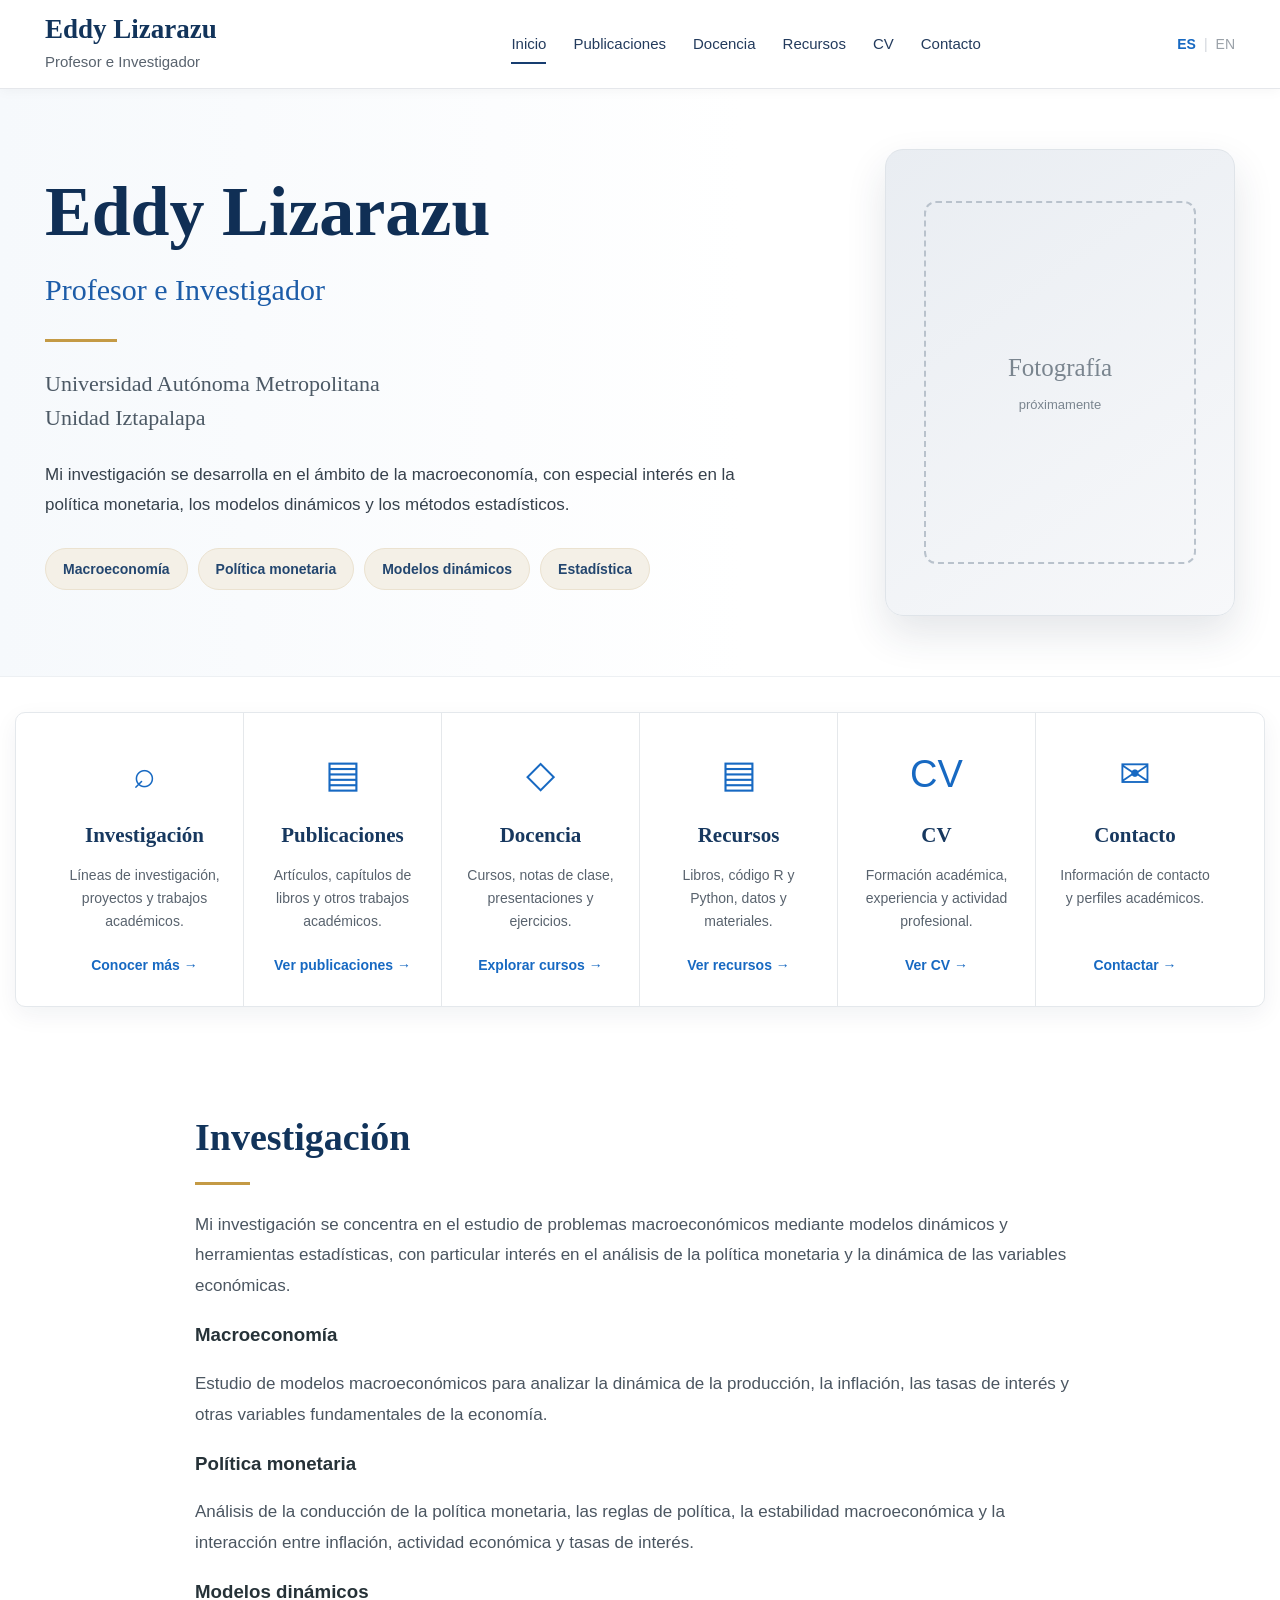
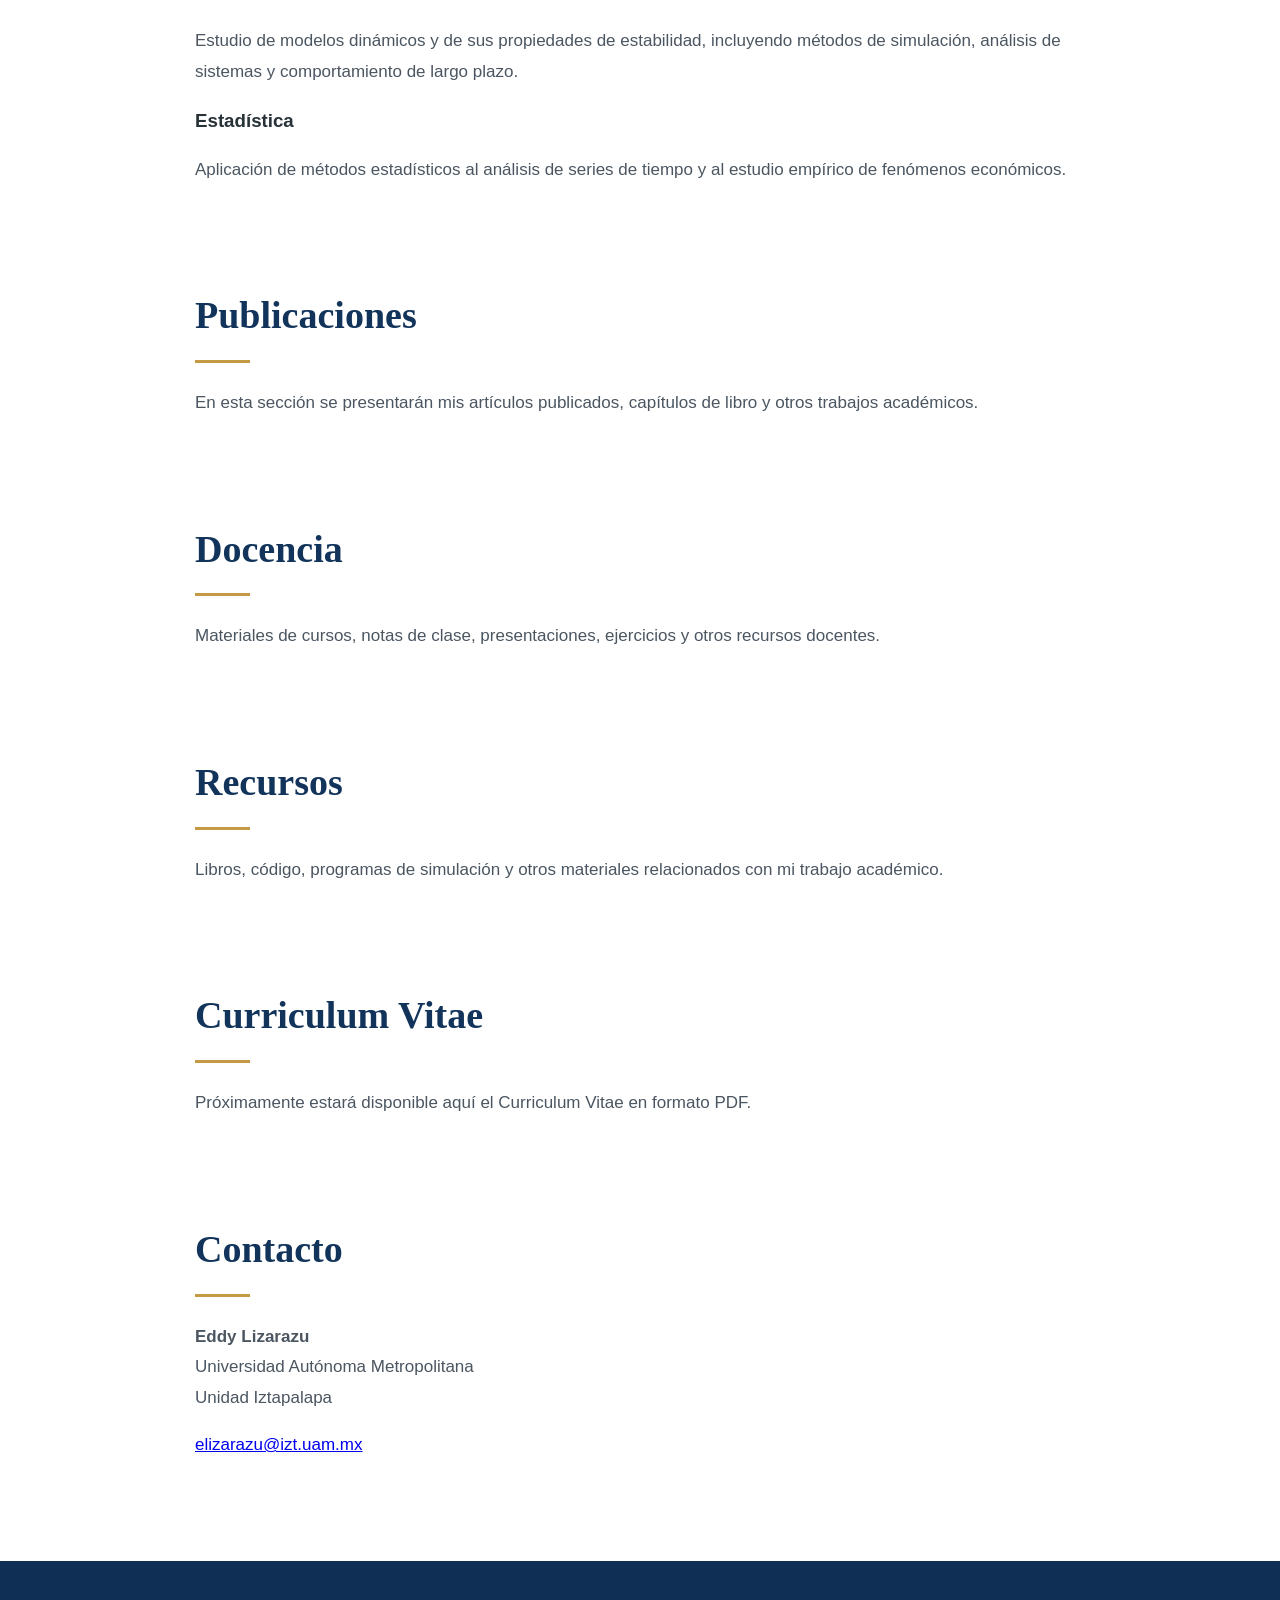
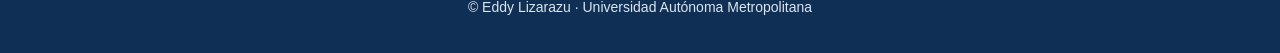
==== index.html @ 9255a64c "Update index.html" ====
<!DOCTYPE html>
<html lang="es">

<head>
    <meta charset="UTF-8">
    <meta name="viewport" content="width=device-width, initial-scale=1.0">

    <title>Eddy Lizarazu | Profesor e Investigador</title>

    <link rel="stylesheet" href="style.css">
</head>

<body>

    <!-- ======================================================
         ENCABEZADO
         ====================================================== -->

    <header class="site-header">

        <div class="header-inner">

            <div class="identity">

                <a href="#inicio" class="site-name">
                    Eddy Lizarazu
                </a>

                <div class="site-title">
                    Profesor e Investigador
                </div>

            </div>


            <!-- Navegación principal -->

            <nav class="main-nav">

                <a href="#inicio" class="active">
                    Inicio
                </a>

                <a href="publicaciones.html">
                    Publicaciones
                </a>


                <a href="#docencia">
                    Docencia
                </a>

                <a href="#recursos">
                    Recursos
                </a>

                <a href="#cv">
                    CV
                </a>

                <a href="#contacto">
                    Contacto
                </a>

            </nav>


            <!-- Idiomas -->

            <div class="language-selector">

                <a href="#" class="selected">
                    ES
                </a>

                <span>|</span>

                <a href="#">
                    EN
                </a>

            </div>

        </div>

    </header>


    <!-- ======================================================
         CONTENIDO PRINCIPAL
         ====================================================== -->

    <main>


        <!-- ==================================================
             PRESENTACIÓN
             ================================================== -->

        <section id="inicio" class="hero">

            <div class="hero-content">

                <div class="hero-text">

                    <h1>
                        Eddy Lizarazu
                    </h1>

                    <h2>
                        Profesor e Investigador
                    </h2>

                    <div class="gold-line"></div>

                    <p class="affiliation">
                        Universidad Autónoma Metropolitana<br>
                        Unidad Iztapalapa
                    </p>

                    <p class="introduction">
                        Mi investigación se desarrolla en el ámbito
                        de la macroeconomía, con especial interés en
                        la política monetaria, los modelos dinámicos
                        y los métodos estadísticos.
                    </p>


                    <!-- Líneas de investigación -->

                    <div class="research-tags">

                        <span>
                            Macroeconomía
                        </span>

                        <span>
                            Política monetaria
                        </span>

                        <span>
                            Modelos dinámicos
                        </span>

                        <span>
                            Estadística
                        </span>

                    </div>

                </div>


                <!-- Fotografía provisional -->

                <div class="photo-placeholder">

                    <div class="photo-inner">

                        <span>
                            Fotografía
                        </span>

                        <small>
                            próximamente
                        </small>

                    </div>

                </div>

            </div>

        </section>


        <!-- ==================================================
             ACCESOS PRINCIPALES
             ================================================== -->

        <section class="quick-links">


            <a href="#investigacion" class="quick-card">

                <div class="icon">
                    ⌕
                </div>

                <h3>
                    Investigación
                </h3>

                <p>
                    Líneas de investigación, proyectos
                    y trabajos académicos.
                </p>

                <span class="card-link">
                    Conocer más →
                </span>

            </a>


            <a href="#publicaciones" class="quick-card">

                <div class="icon">
                    ▤
                </div>

                <h3>
                    Publicaciones
                </h3>

                <p>
                    Artículos, capítulos de libros
                    y otros trabajos académicos.
                </p>

                <span class="card-link">
                    Ver publicaciones →
                </span>

            </a>


            <a href="#docencia" class="quick-card">

                <div class="icon">
                    ◇
                </div>

                <h3>
                    Docencia
                </h3>

                <p>
                    Cursos, notas de clase,
                    presentaciones y ejercicios.
                </p>

                <span class="card-link">
                    Explorar cursos →
                </span>

            </a>


            <a href="#recursos" class="quick-card">

                <div class="icon">
                    ▤
                </div>

                <h3>
                    Recursos
                </h3>

                <p>
                    Libros, código R y Python,
                    datos y materiales.
                </p>

                <span class="card-link">
                    Ver recursos →
                </span>

            </a>


            <a href="#cv" class="quick-card">

                <div class="icon">
                    CV
                </div>

                <h3>
                    CV
                </h3>

                <p>
                    Formación académica, experiencia
                    y actividad profesional.
                </p>

                <span class="card-link">
                    Ver CV →
                </span>

            </a>


            <a href="#contacto" class="quick-card">

                <div class="icon">
                    ✉
                </div>

                <h3>
                    Contacto
                </h3>

                <p>
                    Información de contacto
                    y perfiles académicos.
                </p>

                <span class="card-link">
                    Contactar →
                </span>

            </a>

        </section>


        <!-- ==================================================
             INVESTIGACIÓN
             ================================================== -->

        <section id="investigacion" class="content-section">

            <h2>
                Investigación
            </h2>

            <p class="section-introduction">
                Mi investigación se concentra en el estudio de
                problemas macroeconómicos mediante modelos dinámicos
                y herramientas estadísticas, con particular interés
                en el análisis de la política monetaria y la dinámica
                de las variables económicas.
            </p>


            <div class="research-grid">


                <article class="research-item">

                    <h3>
                        Macroeconomía
                    </h3>

                    <p>
                        Estudio de modelos macroeconómicos para analizar
                        la dinámica de la producción, la inflación,
                        las tasas de interés y otras variables
                        fundamentales de la economía.
                    </p>

                </article>


                <article class="research-item">

                    <h3>
                        Política monetaria
                    </h3>

                    <p>
                        Análisis de la conducción de la política monetaria,
                        las reglas de política, la estabilidad
                        macroeconómica y la interacción entre inflación,
                        actividad económica y tasas de interés.
                    </p>

                </article>


                <article class="research-item">

                    <h3>
                        Modelos dinámicos
                    </h3>

                    <p>
                        Estudio de modelos dinámicos y de sus propiedades
                        de estabilidad, incluyendo métodos de simulación,
                        análisis de sistemas y comportamiento de largo plazo.
                    </p>

                </article>


                <article class="research-item">

                    <h3>
                        Estadística
                    </h3>

                    <p>
                        Aplicación de métodos estadísticos al análisis
                        de series de tiempo y al estudio empírico de
                        fenómenos económicos.
                    </p>

                </article>


            </div>

        </section>


        <!-- ==================================================
             PUBLICACIONES
             ================================================== -->

        <section id="publicaciones" class="content-section">

            <h2>
                Publicaciones
            </h2>

            <p>
                En esta sección se presentarán mis artículos publicados,
                capítulos de libro y otros trabajos académicos.
            </p>

        </section>


        <!-- ==================================================
             DOCENCIA
             ================================================== -->

        <section id="docencia" class="content-section">

            <h2>
                Docencia
            </h2>

            <p>
                Materiales de cursos, notas de clase, presentaciones,
                ejercicios y otros recursos docentes.
            </p>

        </section>


        <!-- ==================================================
             RECURSOS
             ================================================== -->

        <section id="recursos" class="content-section">

            <h2>
                Recursos
            </h2>

            <p>
                Libros, código, programas de simulación y otros
                materiales relacionados con mi trabajo académico.
            </p>

        </section>


        <!-- ==================================================
             CURRICULUM VITAE
             ================================================== -->

        <section id="cv" class="content-section">

            <h2>
                Curriculum Vitae
            </h2>

            <p>
                Próximamente estará disponible aquí el Curriculum Vitae
                en formato PDF.
            </p>

        </section>


        <!-- ==================================================
             CONTACTO
             ================================================== -->

        <section id="contacto" class="content-section">

            <h2>
                Contacto
            </h2>

            <p>
                <strong>
                    Eddy Lizarazu
                </strong>
                <br>
                Universidad Autónoma Metropolitana
                <br>
                Unidad Iztapalapa
            </p>

            <p>
                <a href="mailto:elizarazu@izt.uam.mx">
                    elizarazu@izt.uam.mx
                </a>
            </p>

        </section>

    </main>


    <!-- ======================================================
         PIE DE PÁGINA
         ====================================================== -->

    <footer class="site-footer">

        <p>
            © Eddy Lizarazu · Universidad Autónoma Metropolitana
        </p>

    </footer>


</body>
</html>
---- style.css ----
/* =========================================================
   PÁGINA ACADÉMICA — EDDY LIZARAZU
   ========================================================= */


/* ---------------------------------------------------------
   CONFIGURACIÓN GENERAL
   --------------------------------------------------------- */

* {
    box-sizing: border-box;
}

html {
    scroll-behavior: smooth;
}

body {
    margin: 0;
    background: #ffffff;
    color: #263238;
    font-family: Arial, Helvetica, sans-serif;
    line-height: 1.6;
}


/* ---------------------------------------------------------
   ENCABEZADO
   --------------------------------------------------------- */

.site-header {
    position: sticky;
    top: 0;
    z-index: 1000;

    background: rgba(255, 255, 255, 0.97);
    border-bottom: 1px solid #e5e7eb;

    box-shadow: 0 2px 12px rgba(0, 0, 0, 0.04);
}

.header-inner {
    max-width: 1250px;
    margin: 0 auto;

    min-height: 78px;

    padding: 14px 30px;

    display: flex;
    align-items: center;
    gap: 30px;
}


/* ---------------------------------------------------------
   IDENTIDAD
   --------------------------------------------------------- */

.identity {
    min-width: 270px;
}

.site-name {
    display: block;

    color: #12345b;
    text-decoration: none;

    font-family: Georgia, "Times New Roman", serif;
    font-size: 27px;
    font-weight: bold;
    line-height: 1.15;
}

.site-title {
    margin-top: 5px;

    color: #59636e;
    font-size: 15px;
}


/* ---------------------------------------------------------
   NAVEGACIÓN
   --------------------------------------------------------- */

.main-nav {
    flex: 1;

    display: flex;
    justify-content: center;
    align-items: center;

    gap: 27px;
}

.main-nav a {
    position: relative;

    padding: 8px 0;

    color: #233b5d;
    text-decoration: none;

    font-size: 15px;
    font-weight: 500;

    transition: color 0.2s ease;
}

.main-nav a:hover {
    color: #1769c2;
}

.main-nav a::after {
    content: "";

    position: absolute;
    left: 0;
    bottom: 0;

    width: 0;
    height: 2px;

    background: #173d70;

    transition: width 0.2s ease;
}

.main-nav a:hover::after,
.main-nav a.active::after {
    width: 100%;
}


/* ---------------------------------------------------------
   SELECTOR DE IDIOMA
   --------------------------------------------------------- */

.language-selector {
    display: flex;
    align-items: center;
    gap: 8px;

    white-space: nowrap;

    font-size: 14px;
}

.language-selector a {
    color: #9aa1a8;
    text-decoration: none;
}

.language-selector a.selected {
    color: #1769c2;
    font-weight: bold;
}

.language-selector span {
    color: #d1d5db;
}


/* ---------------------------------------------------------
   PRESENTACIÓN PRINCIPAL
   --------------------------------------------------------- */

.hero {
    position: relative;

    background:
        linear-gradient(
            90deg,
            #f6f9fc 0%,
            #ffffff 58%,
            #ffffff 100%
        );

    border-bottom: 1px solid #edf0f3;
}

.hero-content {
    max-width: 1250px;
    margin: 0 auto;

    min-height: 510px;

    padding: 60px 30px;

    display: grid;
    grid-template-columns: 1fr 350px;

    align-items: center;

    gap: 65px;
}


/* ---------------------------------------------------------
   TEXTO PRINCIPAL
   --------------------------------------------------------- */

.hero-text h1 {
    margin: 0;

    color: #102f55;

    font-family: Georgia, "Times New Roman", serif;
    font-size: clamp(48px, 5.5vw, 70px);

    line-height: 1.05;
}

.hero-text h2 {
    margin: 18px 0 0;

    color: #1c5ca8;

    font-family: Georgia, "Times New Roman", serif;
    font-size: 30px;
    font-weight: normal;
}

.gold-line {
    width: 72px;
    height: 3px;

    margin: 25px 0;

    background: #c49a45;
}

.affiliation {
    margin: 0 0 25px;

    color: #4c5965;

    font-family: Georgia, "Times New Roman", serif;
    font-size: 22px;

    line-height: 1.55;
}

.introduction {
    max-width: 690px;

    margin: 0 0 28px;

    color: #36414c;

    font-size: 17px;
    line-height: 1.75;
}


/* ---------------------------------------------------------
   LÍNEAS DE INVESTIGACIÓN
   --------------------------------------------------------- */

.research-tags {
    display: flex;
    flex-wrap: wrap;
    gap: 10px;
}

.research-tags span {
    padding: 9px 17px;

    background: #f4f0e7;

    border: 1px solid #ebe2d0;
    border-radius: 30px;

    color: #23466f;

    font-size: 14px;
    font-weight: 600;
}


/* ---------------------------------------------------------
   FOTOGRAFÍA PROVISIONAL
   --------------------------------------------------------- */

.photo-placeholder {
    width: 100%;

    aspect-ratio: 3 / 4;

    display: flex;
    align-items: center;
    justify-content: center;

    background:
        linear-gradient(
            145deg,
            #e9edf2,
            #f7f8fa
        );

    border: 1px solid #dfe4e9;
    border-radius: 18px;

    box-shadow:
        0 18px 40px rgba(30, 50, 70, 0.12);
}

.photo-inner {
    width: 78%;
    height: 78%;

    display: flex;
    flex-direction: column;

    align-items: center;
    justify-content: center;

    border: 2px dashed #b9c2cc;
    border-radius: 12px;

    color: #7a858f;

    text-align: center;
}

.photo-inner span {
    font-family: Georgia, "Times New Roman", serif;
    font-size: 25px;
}

.photo-inner small {
    margin-top: 7px;

    font-size: 13px;
}


/* ---------------------------------------------------------
   TARJETAS PRINCIPALES
   --------------------------------------------------------- */

.quick-links {
    max-width: 1250px;

    margin: 35px auto 0;

    padding: 0 30px;

    display: grid;
    grid-template-columns: repeat(6, 1fr);

    border: 1px solid #e4e8ec;
    border-radius: 10px;

    background: #ffffff;

    box-shadow:
        0 8px 25px rgba(20, 40, 60, 0.06);
}

.quick-card {
    min-height: 285px;

    padding: 35px 20px 30px;

    display: flex;
    flex-direction: column;
    align-items: center;

    text-align: center;

    color: #263238;
    text-decoration: none;

    border-right: 1px solid #e5e8eb;

    transition:
        transform 0.2s ease,
        background 0.2s ease;
}

.quick-card:last-child {
    border-right: none;
}

.quick-card:hover {
    background: #fafcfe;
    transform: translateY(-3px);
}

.icon {
    height: 54px;

    margin-bottom: 17px;

    display: flex;
    align-items: center;
    justify-content: center;

    color: #1769c2;

    font-size: 38px;
}

.quick-card h3 {
    margin: 0 0 12px;

    color: #17385f;

    font-family: Georgia, "Times New Roman", serif;
    font-size: 21px;
}

.quick-card p {
    margin: 0;

    color: #59636e;

    font-size: 14px;
    line-height: 1.65;
}

.card-link {
    margin-top: auto;
    padding-top: 20px;

    color: #1769c2;

    font-size: 14px;
    font-weight: 600;
}


/* ---------------------------------------------------------
   SECCIONES DE CONTENIDO
   --------------------------------------------------------- */

.content-section {
    max-width: 950px;

    margin: 100px auto;

    padding: 0 30px;

    scroll-margin-top: 110px;
}

.content-section h2 {
    margin: 0 0 25px;

    color: #12345b;

    font-family: Georgia, "Times New Roman", serif;
    font-size: 38px;
}

.content-section h2::after {
    content: "";

    display: block;

    width: 55px;
    height: 3px;

    margin-top: 14px;

    background: #c49a45;
}

.content-section p {
    color: #4b5661;

    font-size: 17px;
    line-height: 1.8;
}


/* ---------------------------------------------------------
   PIE DE PÁGINA
   --------------------------------------------------------- */

.site-footer {
    margin-top: 100px;

    padding: 35px 20px;

    background: #102f55;

    color: #dbe5ef;

    text-align: center;

    font-size: 14px;
}

.site-footer p {
    margin: 0;
}


/* ---------------------------------------------------------
   RESPONSIVE — TABLET
   --------------------------------------------------------- */

@media (max-width: 1050px) {

    .header-inner {
        gap: 20px;
    }

    .identity {
        min-width: 210px;
    }

    .site-name {
        font-size: 25px;
    }

    .main-nav {
        gap: 18px;
    }

    .main-nav a {
        font-size: 14px;
    }

    .hero-content {
        grid-template-columns: 1fr 320px;
        gap: 45px;
    }

    .quick-links {
        grid-template-columns: repeat(3, 1fr);
    }

    .quick-card:nth-child(3) {
        border-right: none;
    }

    .quick-card:nth-child(-n+3) {
        border-bottom: 1px solid #e5e8eb;
    }
}


/* ---------------------------------------------------------
   RESPONSIVE — TELÉFONO
   --------------------------------------------------------- */

@media (max-width: 760px) {

    .site-header {
        position: relative;
    }

    .header-inner {
        padding: 18px 20px;

        flex-wrap: wrap;

        justify-content: space-between;
    }

    .identity {
        min-width: auto;
    }

    .site-name {
        font-size: 25px;
    }

    .main-nav {
        order: 3;

        width: 100%;

        justify-content: flex-start;

        overflow-x: auto;

        padding-top: 10px;

        gap: 22px;
    }

    .language-selector {
        margin-left: auto;
    }

    .hero-content {
        grid-template-columns: 1fr;

        padding: 50px 25px;

        gap: 40px;
    }

    .hero-text h1 {
        font-size: 50px;
    }

    .hero-text h2 {
        font-size: 26px;
    }

    .affiliation {
        font-size: 19px;
    }

    .photo-placeholder {
        max-width: 330px;

        margin: 0 auto;
    }

    .quick-links {
        grid-template-columns: 1fr;

        margin: 25px 20px 0;

        padding: 0;
    }

    .quick-card {
        min-height: auto;

        padding: 30px 25px;

        border-right: none;
        border-bottom: 1px solid #e5e8eb;
    }

    .quick-card:last-child {
        border-bottom: none;
    }

    .content-section {
        margin: 70px auto;

        padding: 0 25px;
    }

    .content-section h2 {
        font-size: 32px;
    }
}

/* =========================================================
   PÁGINA DE PUBLICACIONES
   ========================================================= */

.publications-hero {
    padding: 70px 0 55px;
    background: #f5f7fa;
    border-bottom: 1px solid #e1e5ea;
}

.publications-hero .container,
.publications-section .container,
.publications-archive .container {
    max-width: 1100px;
    margin: 0 auto;
    padding: 0 30px;
}

.section-kicker {
    margin: 0 0 14px;
    font-size: 15px;
    font-weight: 600;
    letter-spacing: 0.08em;
    text-transform: uppercase;
    color: #b08a3c;
}

.publications-hero h1 {
    margin: 0;
    color: #173b6c;
    font-size: clamp(42px, 5vw, 64px);
    line-height: 1.1;
}

.publications-intro {
    max-width: 760px;
    margin: 24px 0 0;
    color: #4f5b68;
    font-size: 19px;
    line-height: 1.7;
}


/* =========================================================
   SECCIONES
   ========================================================= */

.publications-section {
    padding: 70px 0;
}

.publications-section + .publications-section {
    padding-top: 20px;
}

.publications-section h2,
.publications-archive h2 {
    margin: 0 0 45px;
    color: #173b6c;
    font-size: 32px;
    line-height: 1.2;
}


/* =========================================================
   AÑOS
   ========================================================= */

.publication-year {
    margin-bottom: 55px;
}

.publication-year > h3 {
    margin: 0 0 25px;
    padding-bottom: 12px;
    border-bottom: 2px solid #b08a3c;
    color: #173b6c;
    font-size: 25px;
    font-weight: 700;
}


/* =========================================================
   PUBLICACIONES INDIVIDUALES
   ========================================================= */

.publication-item {
    margin-bottom: 28px;
    padding: 30px 34px;
    background: #ffffff;
    border: 1px solid #e1e5ea;
    border-left: 4px solid #173b6c;
    box-shadow: 0 4px 14px rgba(0, 0, 0, 0.04);
}

.publication-item h4 {
    margin: 0 0 15px;
    color: #173b6c;
    font-size: 21px;
    line-height: 1.45;
}

.publication-authors {
    margin: 0 0 10px;
    color: #263544;
    font-size: 16px;
    line-height: 1.6;
}

.publication-details {
    margin: 0 0 12px;
    color: #4f5b68;
    font-size: 16px;
    line-height: 1.6;
}

.publication-english {
    margin: 15px 0 18px;
    padding-left: 16px;
    border-left: 2px solid #d8dde3;
    color: #68737e;
    font-size: 15px;
    line-height: 1.6;
}

.publication-note {
    margin: 10px 0 18px;
    color: #68737e;
    font-size: 15px;
    font-style: italic;
}

.publication-isbn {
    margin: 10px 0 18px;
    color: #4f5b68;
    font-size: 15px;
}


/* =========================================================
   TIPO DE PUBLICACIÓN
   ========================================================= */

.publication-type {
    display: inline-block;
    margin-bottom: 14px;
    padding: 5px 10px;
    background: #f0f3f6;
    color: #6d7782;
    font-size: 12px;
    font-weight: 700;
    letter-spacing: 0.06em;
    text-transform: uppercase;
}


/* =========================================================
   PUBLICACIONES PRÓXIMAS
   ========================================================= */

.publication-item.forthcoming {
    border-left-color: #b08a3c;
    background: #fcfbf7;
}


/* =========================================================
   ENLACES
   ========================================================= */

.publication-links {
    display: flex;
    flex-wrap: wrap;
    gap: 10px;
    margin-top: 20px;
}

.publication-links a,
.publication-links .link-disabled {
    display: inline-block;
    padding: 7px 14px;
    border: 1px solid #173b6c;
    font-size: 13px;
    font-weight: 600;
    text-decoration: none;
    transition: all 0.2s ease;
}

.publication-links a {
    color: #173b6c;
    background: #ffffff;
}

.publication-links a:hover {
    color: #ffffff;
    background: #173b6c;
}

.publication-links .link-disabled {
    color: #a2aab2;
    border-color: #d8dde3;
    background: #f7f8f9;
    cursor: default;
}


/* =========================================================
   LIBROS
   ========================================================= */

.book-item {
    border-left-color: #b08a3c;
}

.publications-alt {
    background: #f5f7fa;
}


/* =========================================================
   ARCHIVO HISTÓRICO
   ========================================================= */

.publications-archive {
    padding: 60px 0;
    background: #173b6c;
    color: #ffffff;
}

.publications-archive h2 {
    margin-bottom: 18px;
    color: #ffffff;
}

.publications-archive p {
    max-width: 760px;
    margin: 0;
    color: #dce5ef;
    font-size: 17px;
    line-height: 1.7;
}


/* =========================================================
   AÑO SIN PUBLICACIONES
   ========================================================= */

.year-note {
    margin: 0;
    padding: 20px 24px;
    background: #f5f7fa;
    border-left: 3px solid #c7cdd4;
    color: #68737e;
    font-size: 15px;
    font-style: italic;
}


/* =========================================================
   RESPONSIVE
   ========================================================= */

@media (max-width: 768px) {

    .publications-hero {
        padding: 50px 0 40px;
    }

    .publications-hero .container,
    .publications-section .container,
    .publications-archive .container {
        padding: 0 22px;
    }

    .publications-section {
        padding: 50px 0;
    }

    .publications-section h2,
    .publications-archive h2 {
        font-size: 28px;
        margin-bottom: 35px;
    }

    .publication-item {
        padding: 24px 22px;
    }

    .publication-item h4 {
        font-size: 19px;
    }

    .publication-links {
        gap: 8px;
    }

    .publication-links a,
    .publication-links .link-disabled {
        padding: 6px 11px;
    }

}
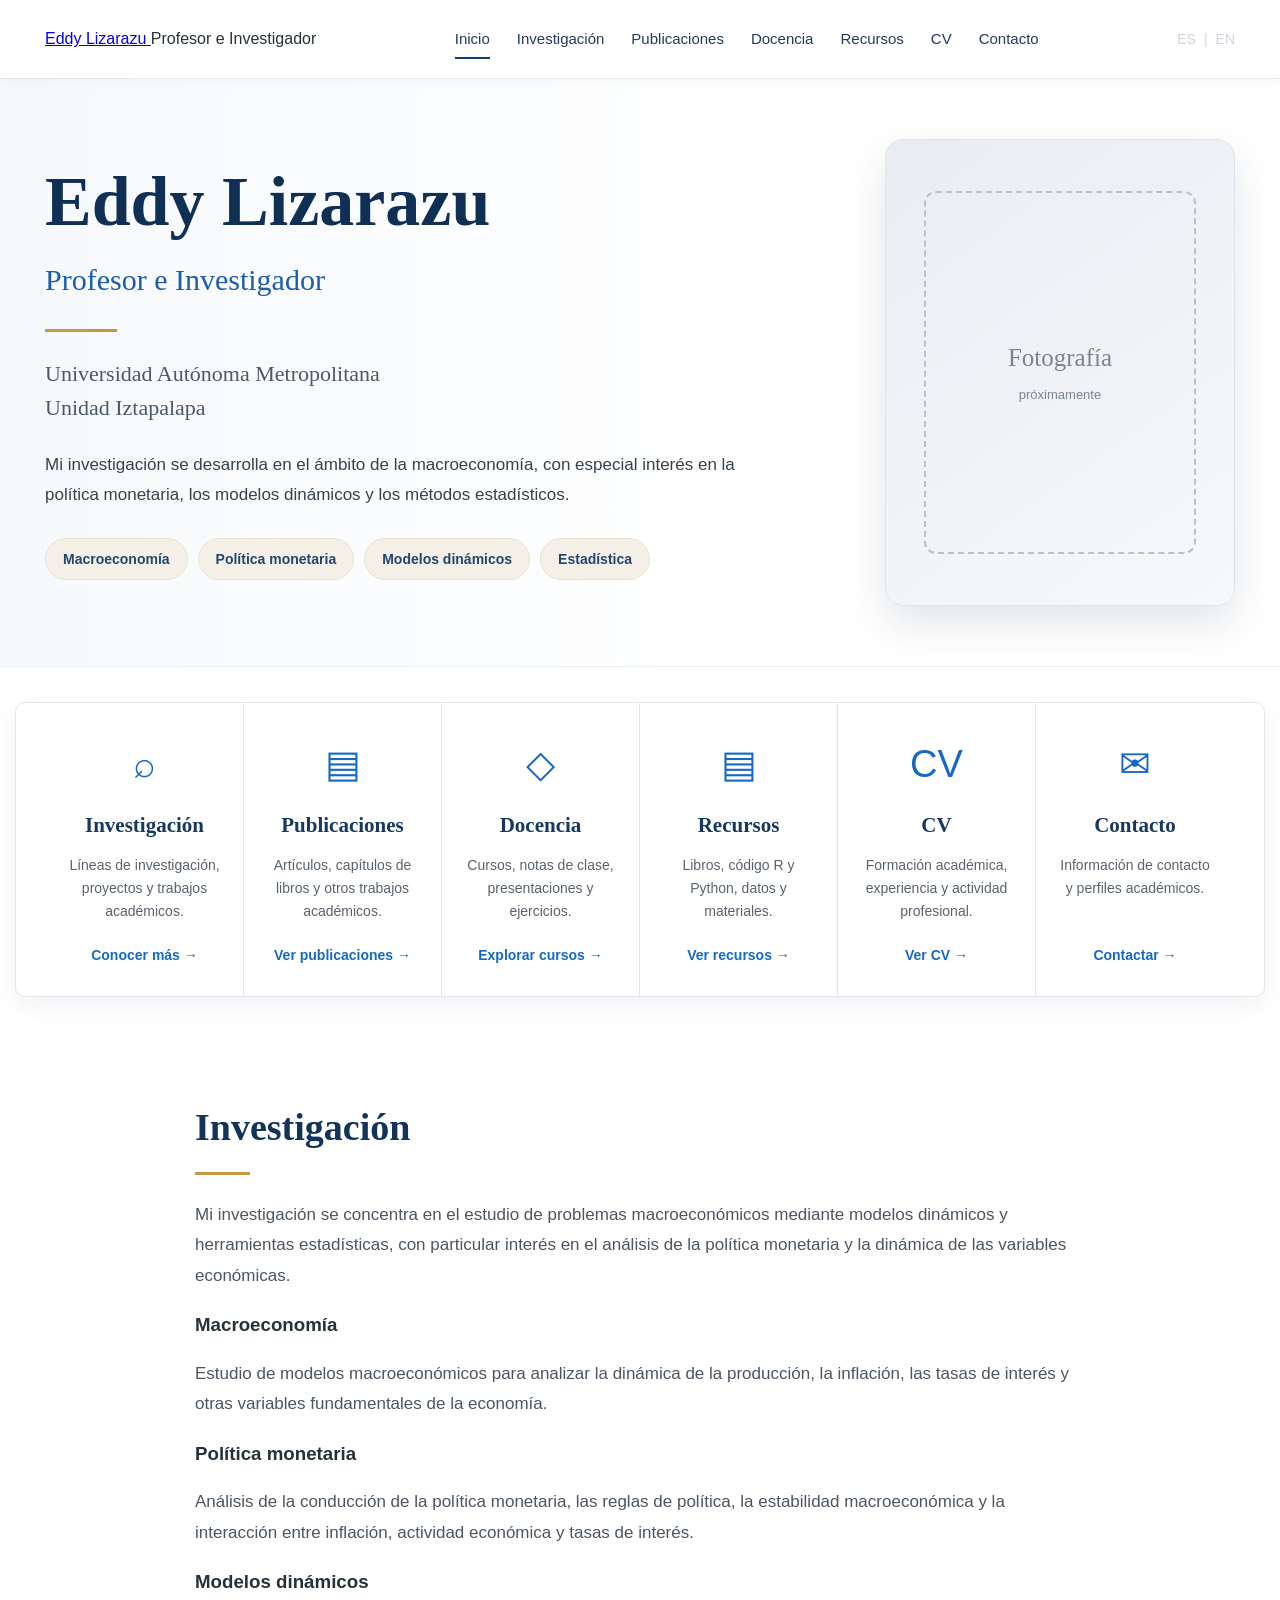
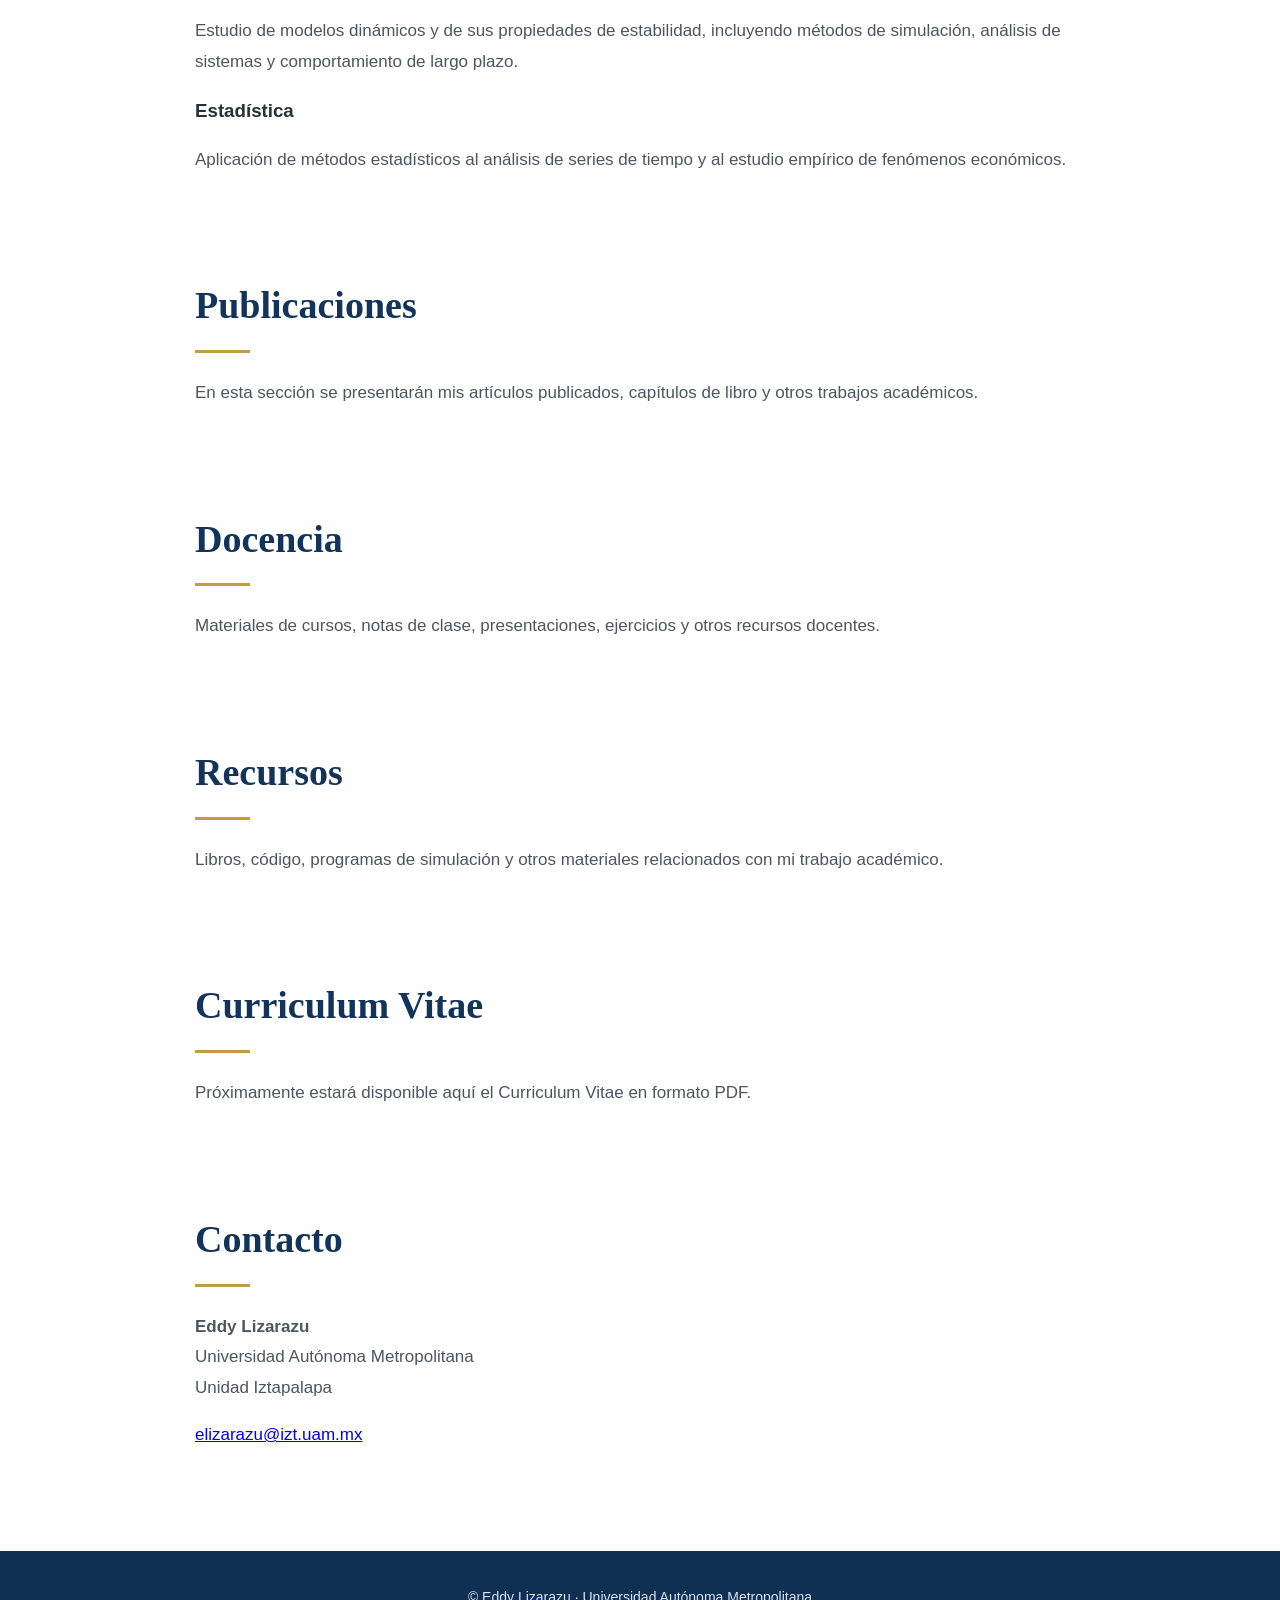
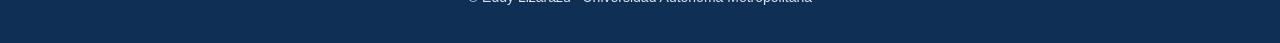
==== commit eef4ec6c: "Update index.html" ====
--- a/index.html
+++ b/index.html
@@ -18,17 +18,17 @@
 
     <header class="site-header">
 
-        <div class="header-inner">
-
-            <div class="identity">
-
-                <a href="#inicio" class="site-name">
+        <div class="container header-inner">
+
+            <div class="site-brand">
+
+                <a href="index.html">
                     Eddy Lizarazu
                 </a>
 
-                <div class="site-title">
+                <span>
                     Profesor e Investigador
-                </div>
+                </span>
 
             </div>
 
@@ -37,28 +37,31 @@
 
             <nav class="main-nav">
 
-                <a href="#inicio" class="active">
+                <a href="index.html" class="active">
                     Inicio
+                </a>
+
+                <a href="index.html#investigacion">
+                    Investigación
                 </a>
 
                 <a href="publicaciones.html">
                     Publicaciones
                 </a>
 
-
-                <a href="#docencia">
+                <a href="index.html#docencia">
                     Docencia
                 </a>
 
-                <a href="#recursos">
+                <a href="index.html#recursos">
                     Recursos
                 </a>
 
-                <a href="#cv">
+                <a href="index.html#cv">
                     CV
                 </a>
 
-                <a href="#contacto">
+                <a href="index.html#contacto">
                     Contacto
                 </a>
 
@@ -69,15 +72,15 @@
 
             <div class="language-selector">
 
-                <a href="#" class="selected">
+                <span class="active">
                     ES
-                </a>
+                </span>
 
                 <span>|</span>
 
-                <a href="#">
+                <span>
                     EN
-                </a>
+                </span>
 
             </div>
 
@@ -203,7 +206,7 @@
             </a>
 
 
-            <a href="#publicaciones" class="quick-card">
+            <a href="publicaciones.html" class="quick-card">
 
                 <div class="icon">
                     ▤
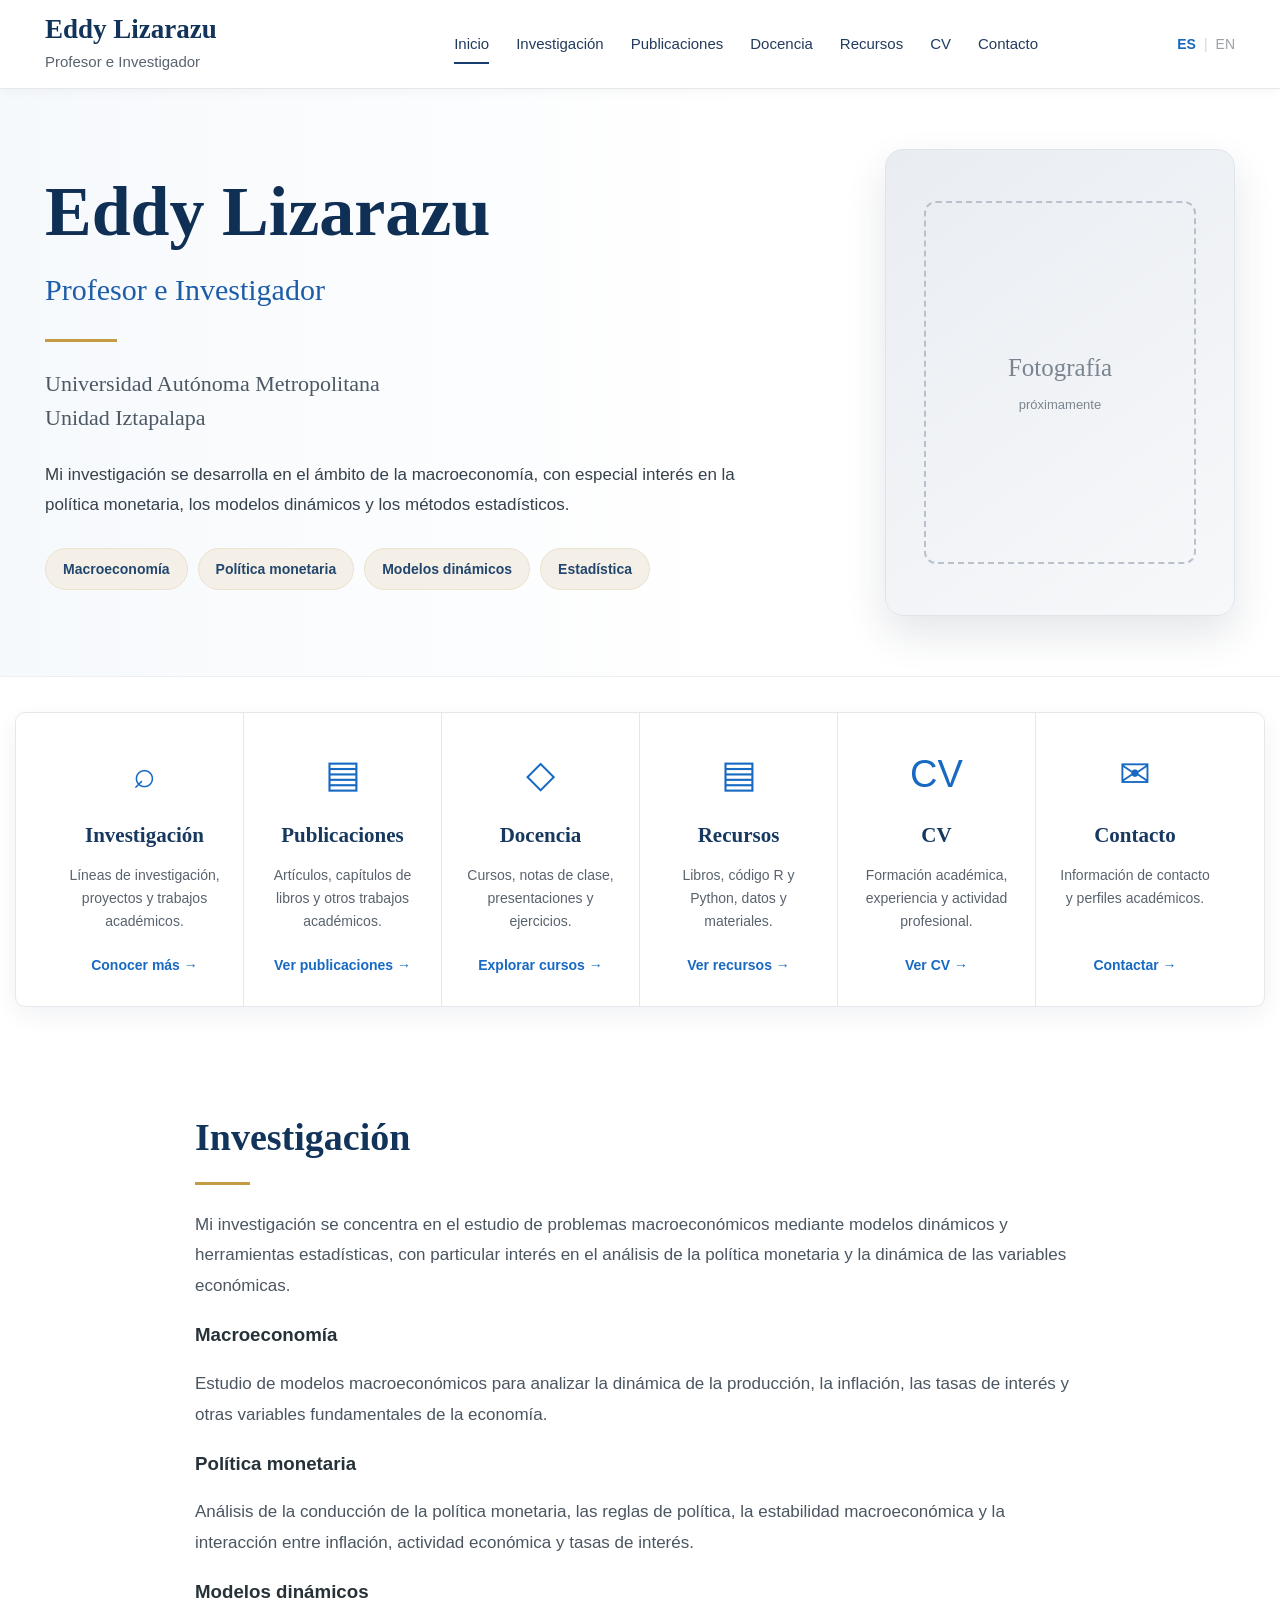
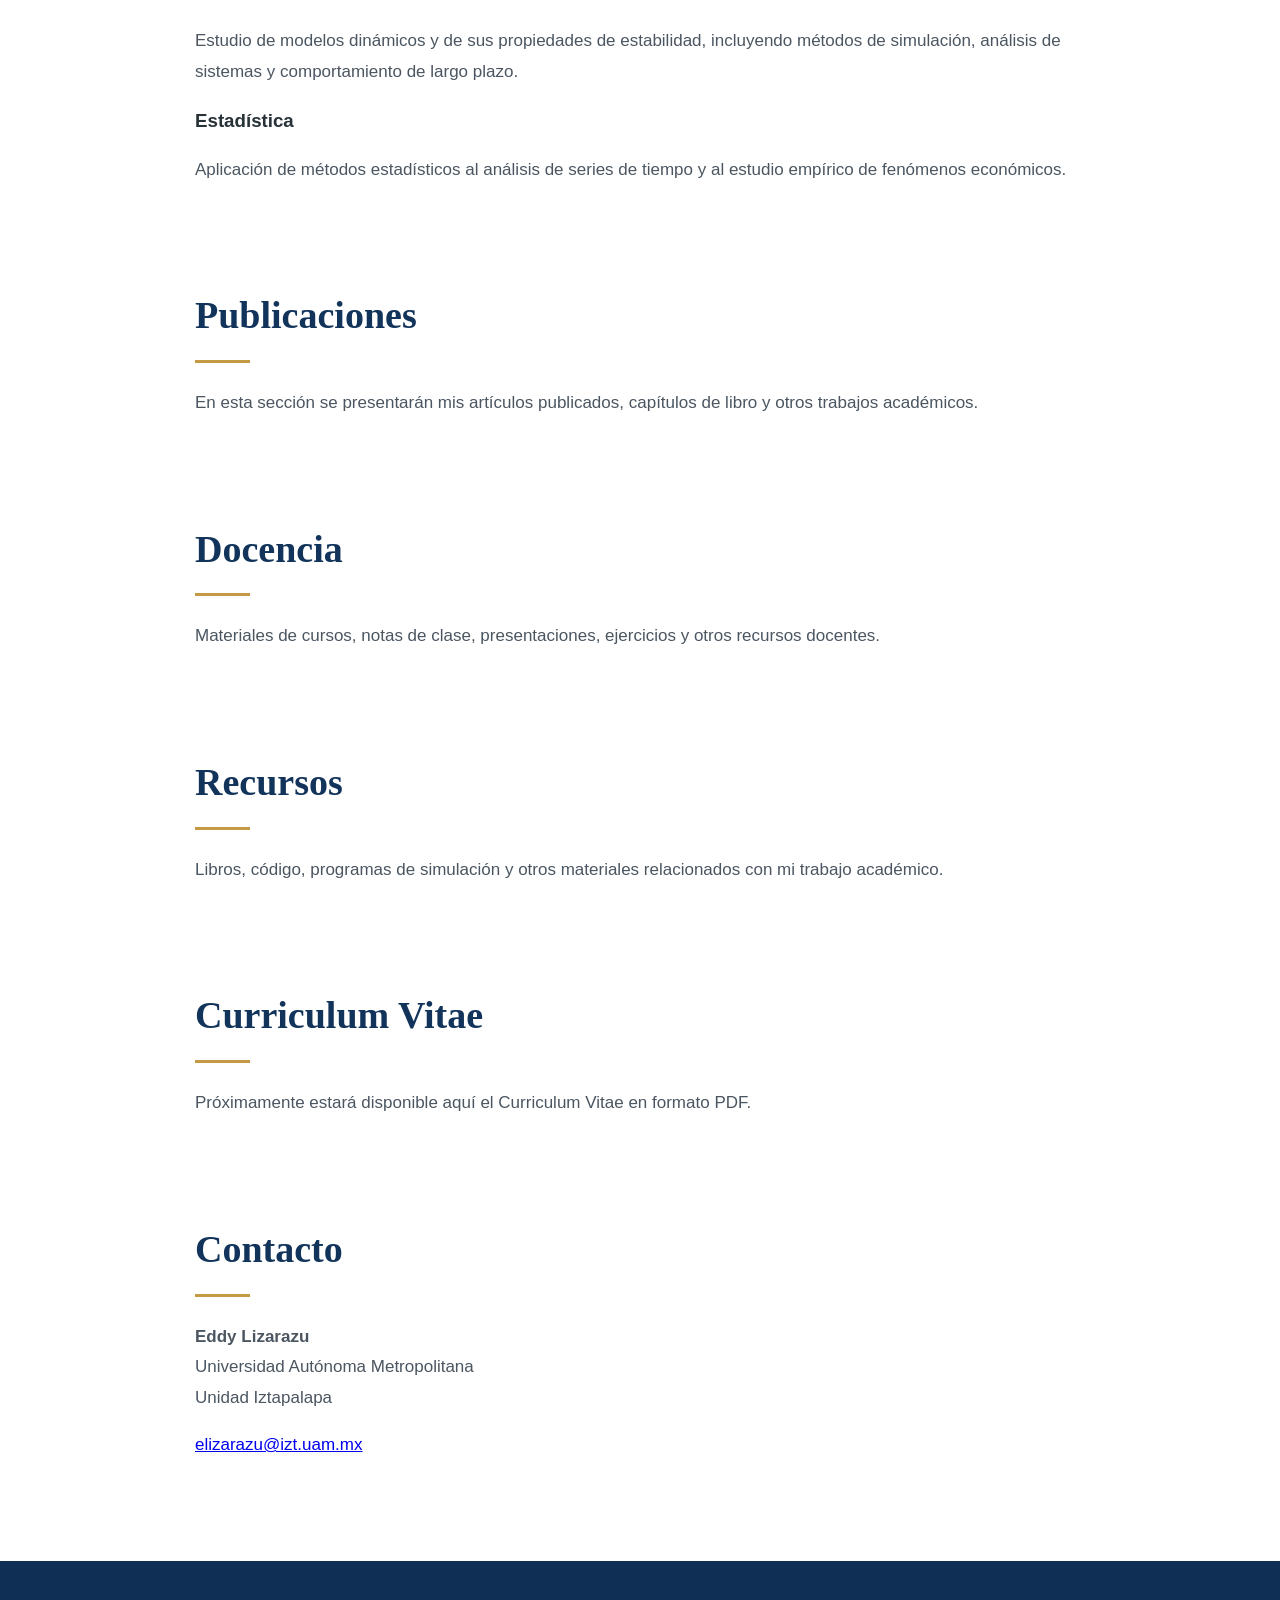
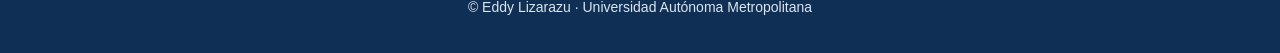
==== commit 59b7a6d0: "Update index.html" ====
--- a/index.html
+++ b/index.html
@@ -18,17 +18,17 @@
 
     <header class="site-header">
 
-        <div class="container header-inner">
-
-            <div class="site-brand">
-
-                <a href="index.html">
+        <div class="header-inner">
+
+            <div class="identity">
+
+                <a href="#inicio" class="site-name">
                     Eddy Lizarazu
                 </a>
 
-                <span>
+                <div class="site-title">
                     Profesor e Investigador
-                </span>
+                </div>
 
             </div>
 
@@ -37,11 +37,11 @@
 
             <nav class="main-nav">
 
-                <a href="index.html" class="active">
+                <a href="#inicio" class="active">
                     Inicio
                 </a>
 
-                <a href="index.html#investigacion">
+                <a href="#investigacion">
                     Investigación
                 </a>
 
@@ -49,19 +49,20 @@
                     Publicaciones
                 </a>
 
-                <a href="index.html#docencia">
+
+                <a href="#docencia">
                     Docencia
                 </a>
 
-                <a href="index.html#recursos">
+                <a href="#recursos">
                     Recursos
                 </a>
 
-                <a href="index.html#cv">
+                <a href="#cv">
                     CV
                 </a>
 
-                <a href="index.html#contacto">
+                <a href="#contacto">
                     Contacto
                 </a>
 
@@ -72,15 +73,15 @@
 
             <div class="language-selector">
 
-                <span class="active">
+                <a href="#" class="selected">
                     ES
-                </span>
+                </a>
 
                 <span>|</span>
 
-                <span>
+                <a href="#">
                     EN
-                </span>
+                </a>
 
             </div>
 
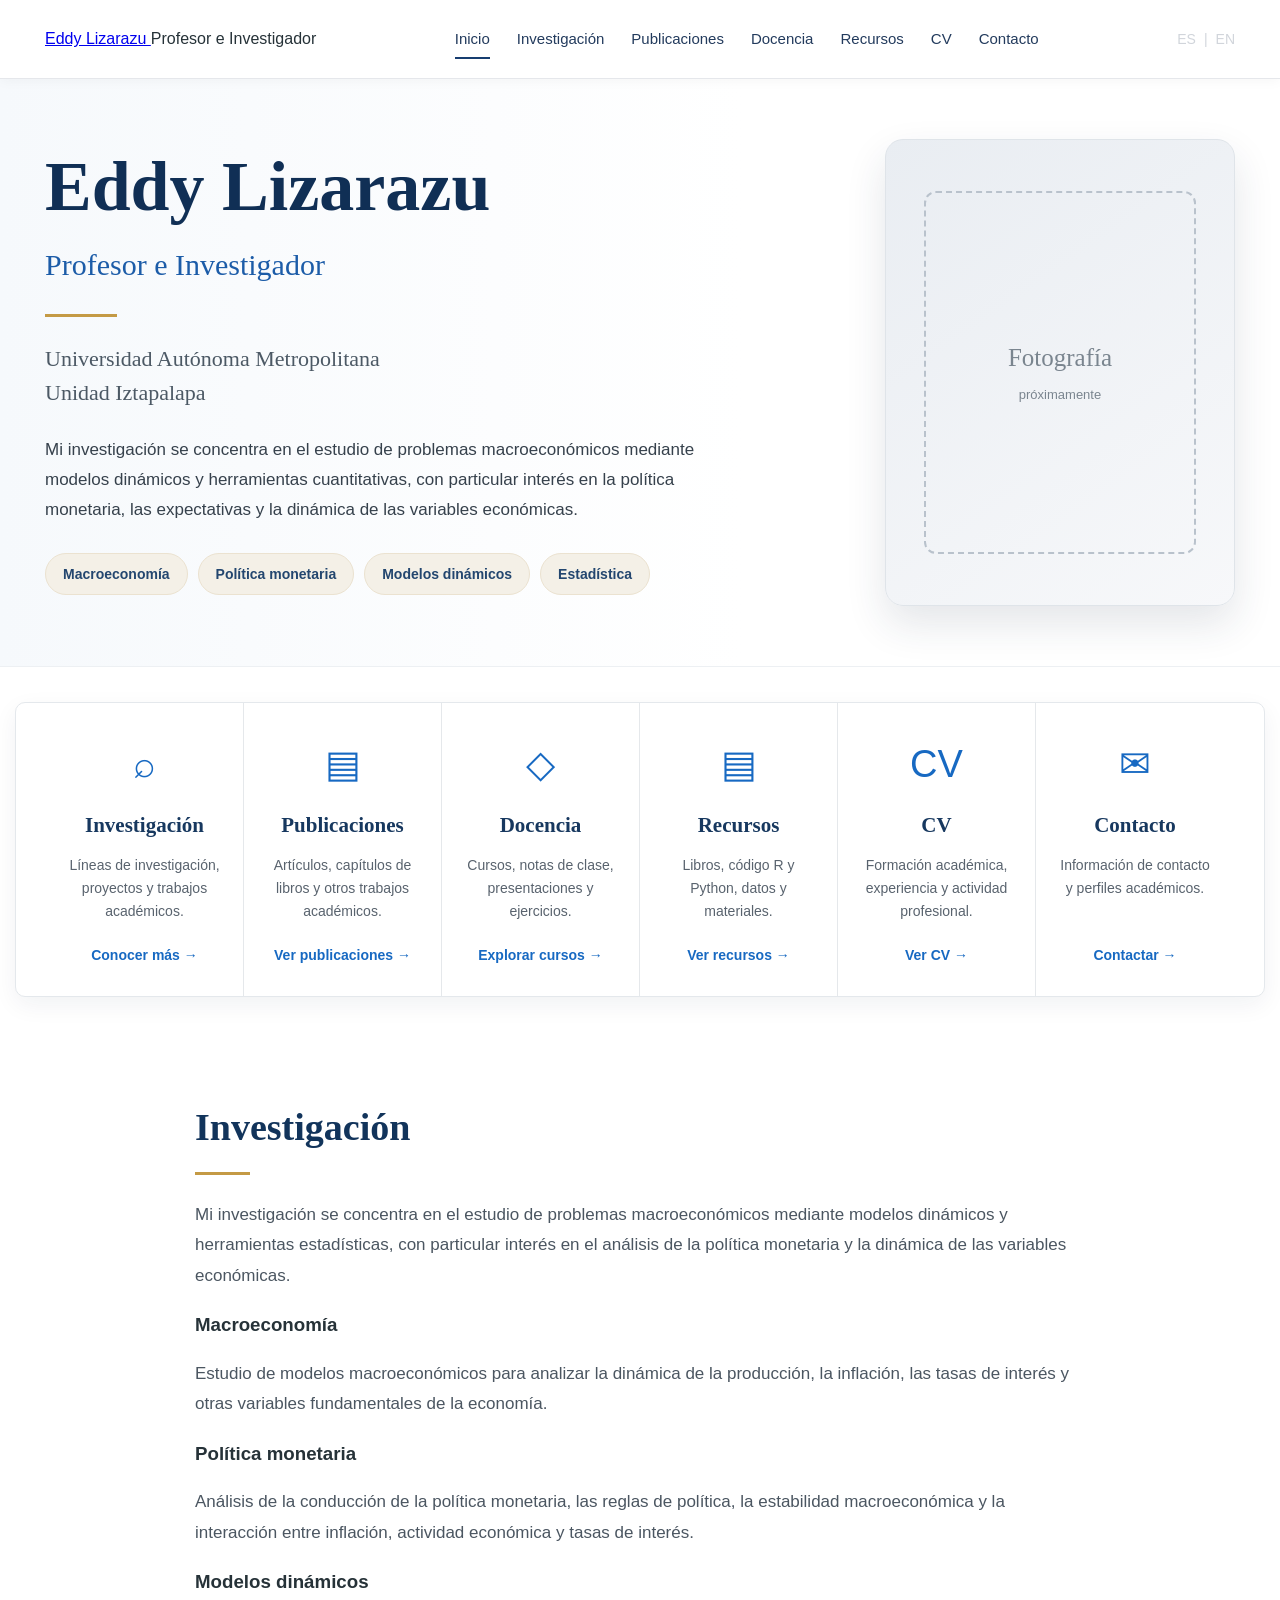
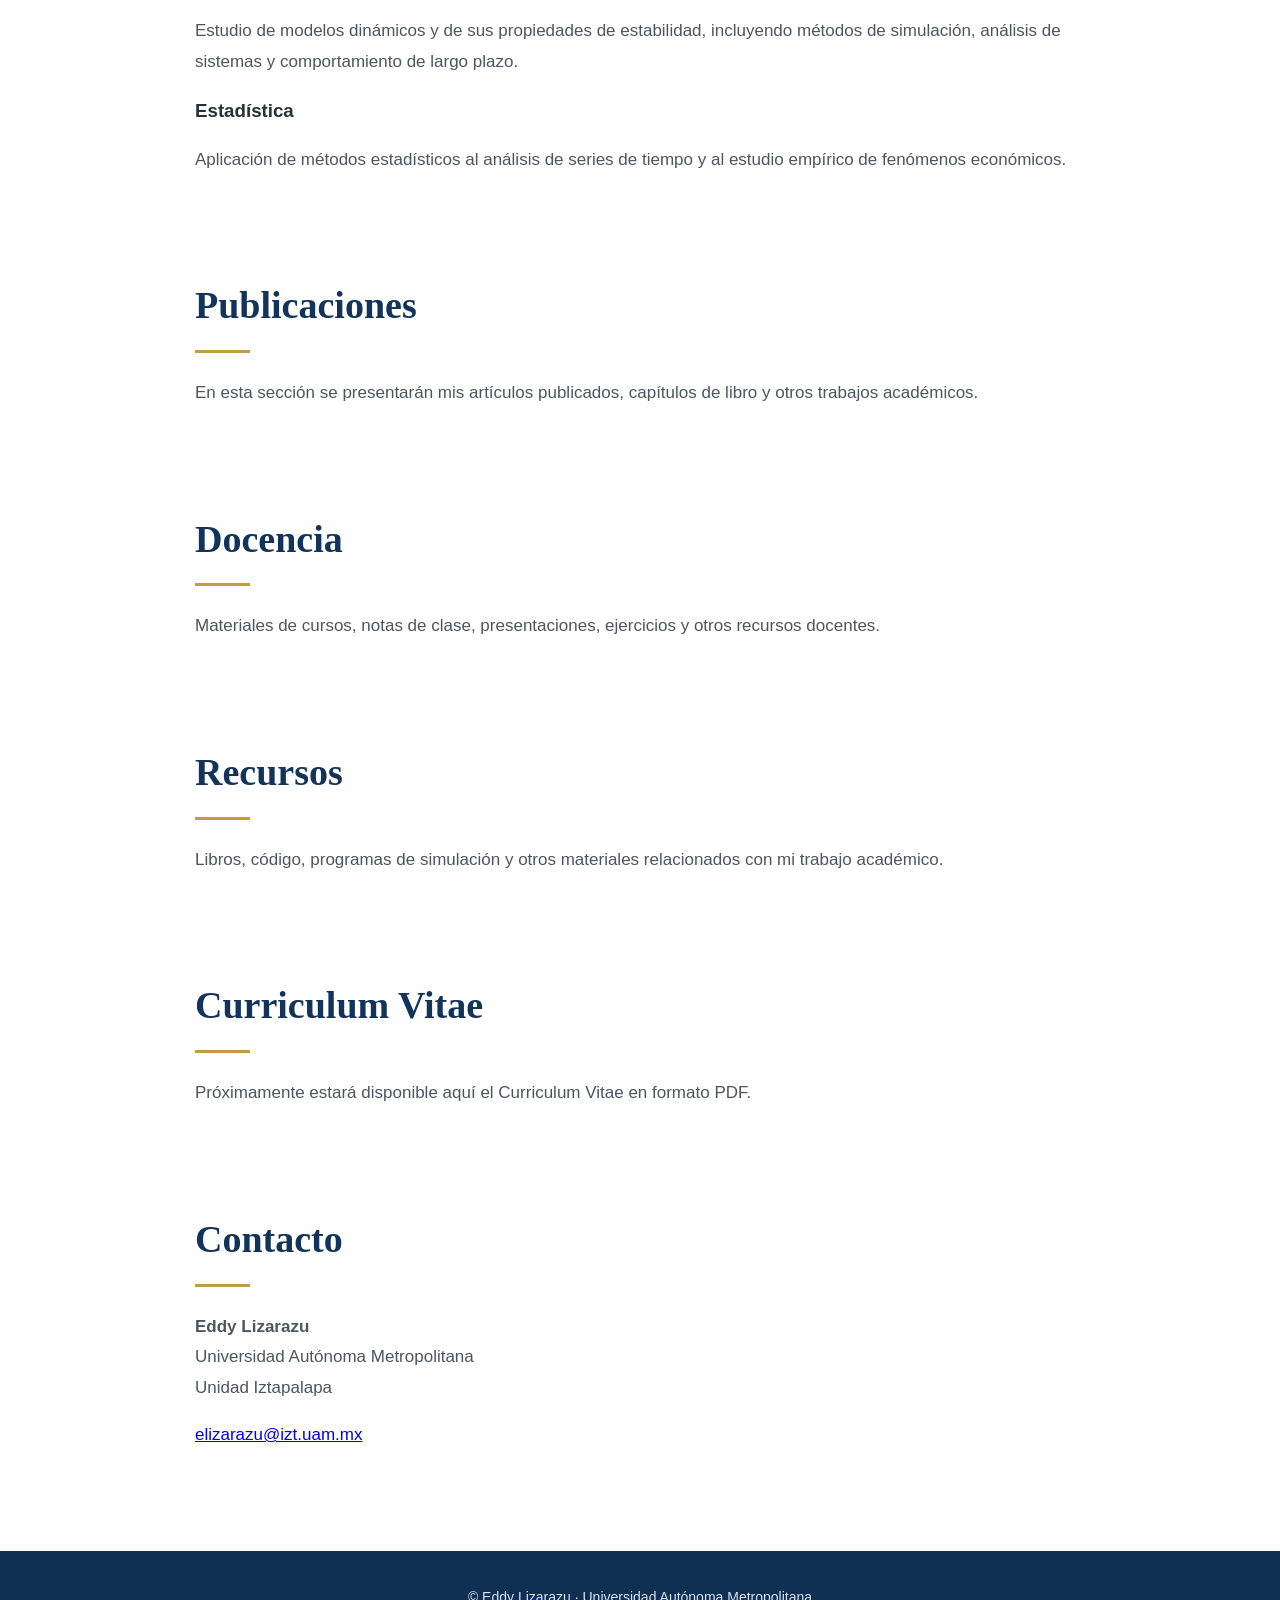
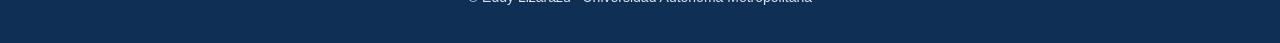
==== commit 0f64d246: "Update index.html" ====
--- a/index.html
+++ b/index.html
@@ -18,17 +18,17 @@
 
     <header class="site-header">
 
-        <div class="header-inner">
-
-            <div class="identity">
-
-                <a href="#inicio" class="site-name">
+        <div class="container header-inner">
+
+            <div class="site-brand">
+
+                <a href="index.html">
                     Eddy Lizarazu
                 </a>
 
-                <div class="site-title">
+                <span>
                     Profesor e Investigador
-                </div>
+                </span>
 
             </div>
 
@@ -37,11 +37,11 @@
 
             <nav class="main-nav">
 
-                <a href="#inicio" class="active">
+                <a href="index.html" class="active">
                     Inicio
                 </a>
 
-                <a href="#investigacion">
+                <a href="investigacion.html">
                     Investigación
                 </a>
 
@@ -49,20 +49,19 @@
                     Publicaciones
                 </a>
 
-
-                <a href="#docencia">
+                <a href="index.html#docencia">
                     Docencia
                 </a>
 
-                <a href="#recursos">
+                <a href="index.html#recursos">
                     Recursos
                 </a>
 
-                <a href="#cv">
+                <a href="index.html#cv">
                     CV
                 </a>
 
-                <a href="#contacto">
+                <a href="index.html#contacto">
                     Contacto
                 </a>
 
@@ -73,15 +72,15 @@
 
             <div class="language-selector">
 
-                <a href="#" class="selected">
+                <span class="active">
                     ES
-                </a>
+                </span>
 
                 <span>|</span>
 
-                <a href="#">
+                <span>
                     EN
-                </a>
+                </span>
 
             </div>
 
@@ -123,10 +122,11 @@
                     </p>
 
                     <p class="introduction">
-                        Mi investigación se desarrolla en el ámbito
-                        de la macroeconomía, con especial interés en
-                        la política monetaria, los modelos dinámicos
-                        y los métodos estadísticos.
+                        Mi investigación se concentra en el estudio de
+                        problemas macroeconómicos mediante modelos dinámicos
+                        y herramientas cuantitativas, con particular interés
+                        en la política monetaria, las expectativas y la
+                        dinámica de las variables económicas.
                     </p>
 
 
@@ -185,7 +185,7 @@
         <section class="quick-links">
 
 
-            <a href="#investigacion" class="quick-card">
+            <a href="investigacion.html" class="quick-card">
 
                 <div class="icon">
                     ⌕
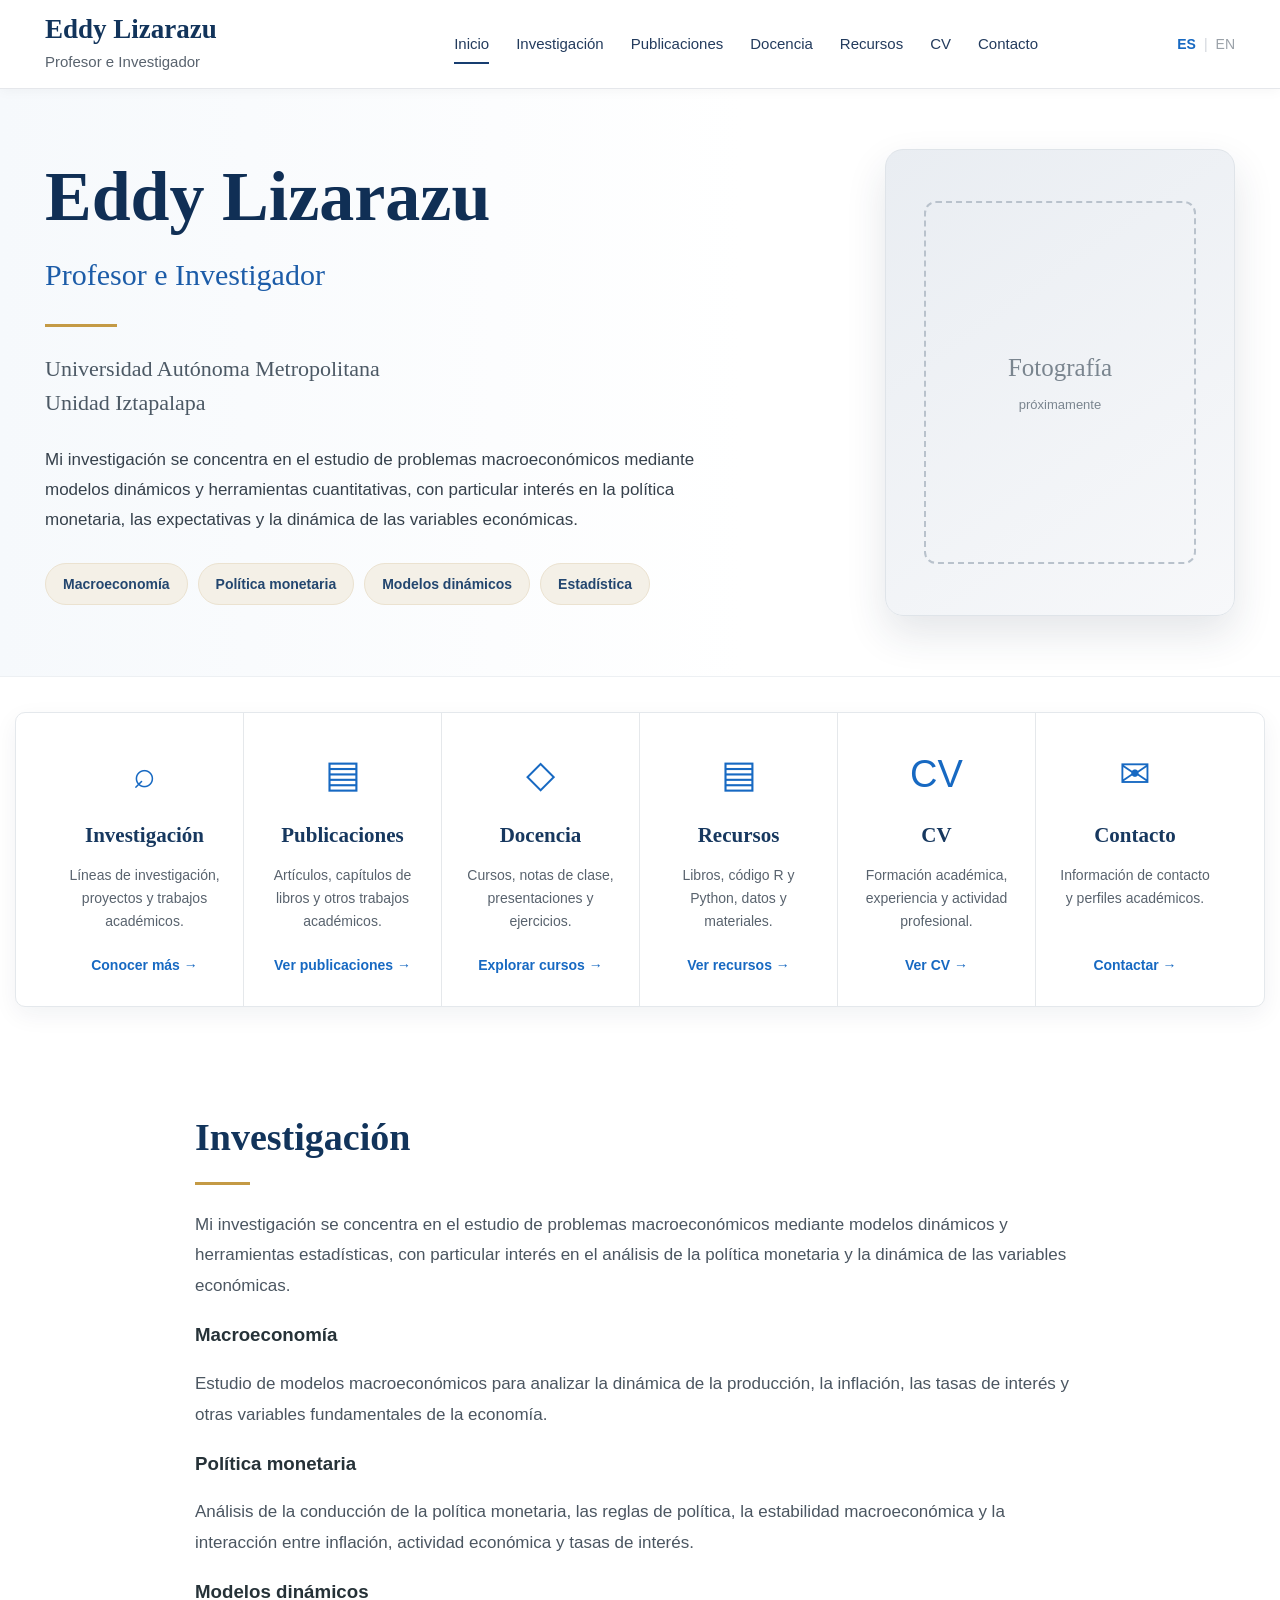
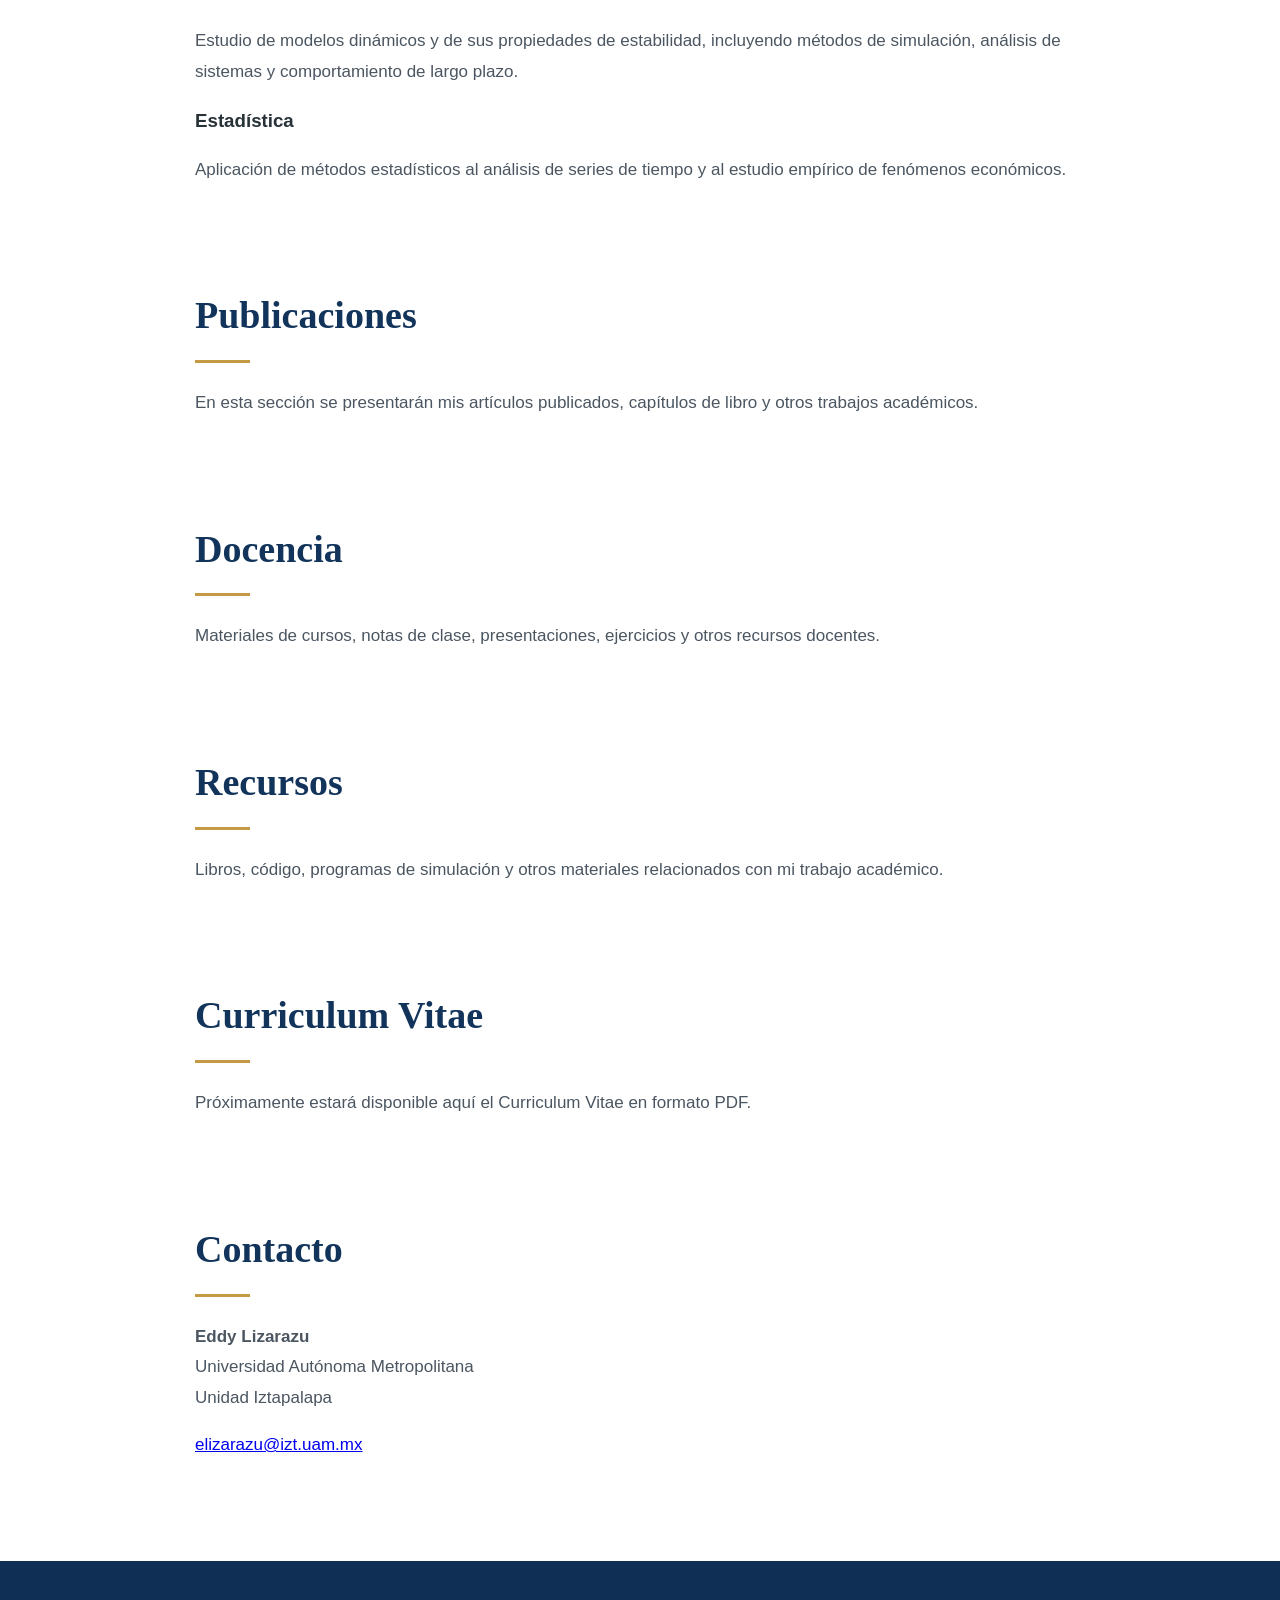
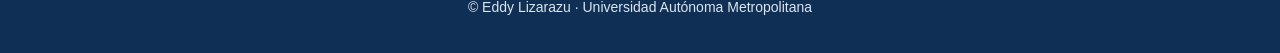
==== commit e54f2ddd: "Update index.html" ====
--- a/index.html
+++ b/index.html
@@ -18,70 +18,27 @@
 
     <header class="site-header">
 
-        <div class="container header-inner">
-
-            <div class="site-brand">
-
-                <a href="index.html">
-                    Eddy Lizarazu
-                </a>
-
-                <span>
-                    Profesor e Investigador
-                </span>
-
+        <div class="header-inner">
+
+            <div class="identity">
+                <a href="index.html" class="site-name">Eddy Lizarazu</a>
+                <div class="site-title">Profesor e Investigador</div>
             </div>
 
-
-            <!-- Navegación principal -->
-
             <nav class="main-nav">
-
-                <a href="index.html" class="active">
-                    Inicio
-                </a>
-
-                <a href="investigacion.html">
-                    Investigación
-                </a>
-
-                <a href="publicaciones.html">
-                    Publicaciones
-                </a>
-
-                <a href="index.html#docencia">
-                    Docencia
-                </a>
-
-                <a href="index.html#recursos">
-                    Recursos
-                </a>
-
-                <a href="index.html#cv">
-                    CV
-                </a>
-
-                <a href="index.html#contacto">
-                    Contacto
-                </a>
-
+                <a href="index.html" class="active">Inicio</a>
+                <a href="investigacion.html">Investigación</a>
+                <a href="publicaciones.html">Publicaciones</a>
+                <a href="index.html#docencia">Docencia</a>
+                <a href="index.html#recursos">Recursos</a>
+                <a href="index.html#cv">CV</a>
+                <a href="index.html#contacto">Contacto</a>
             </nav>
 
-
-            <!-- Idiomas -->
-
             <div class="language-selector">
-
-                <span class="active">
-                    ES
-                </span>
-
+                <a href="#" class="selected">ES</a>
                 <span>|</span>
-
-                <span>
-                    EN
-                </span>
-
+                <a href="#">EN</a>
             </div>
 
         </div>
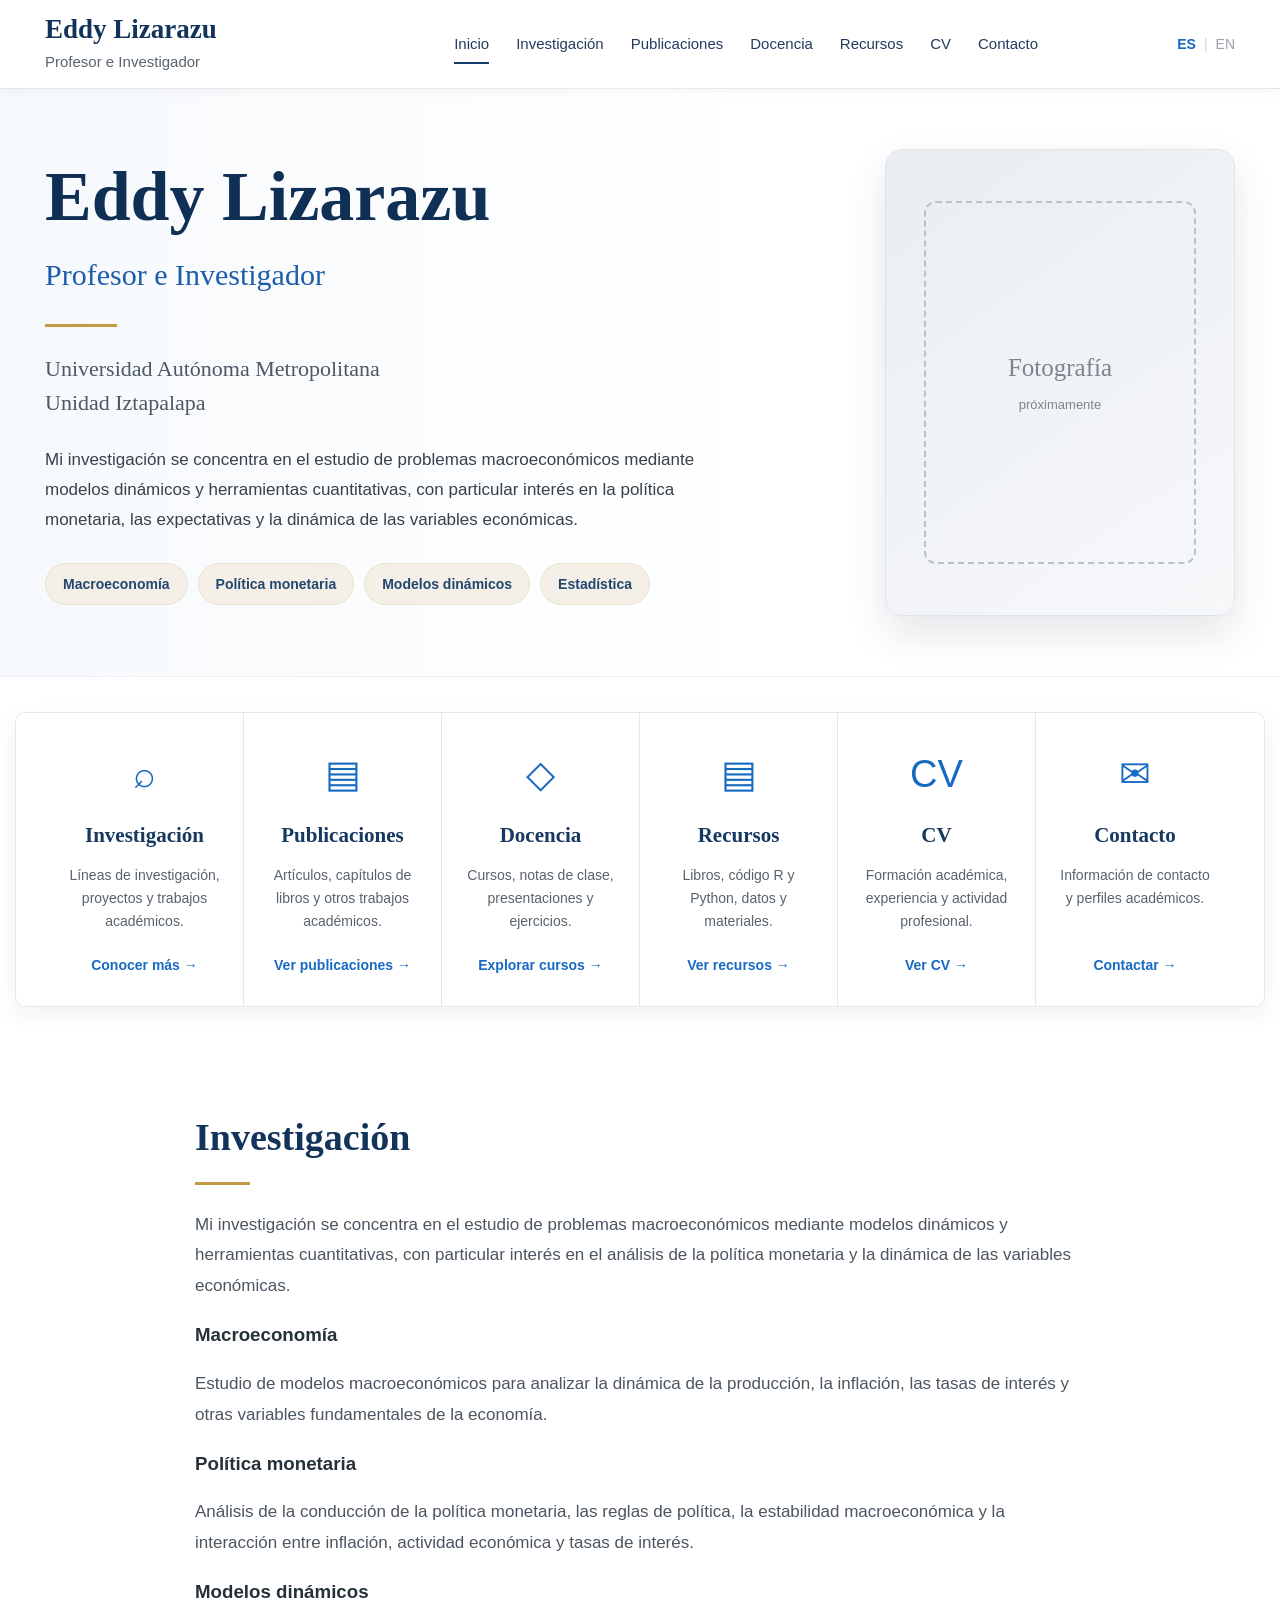
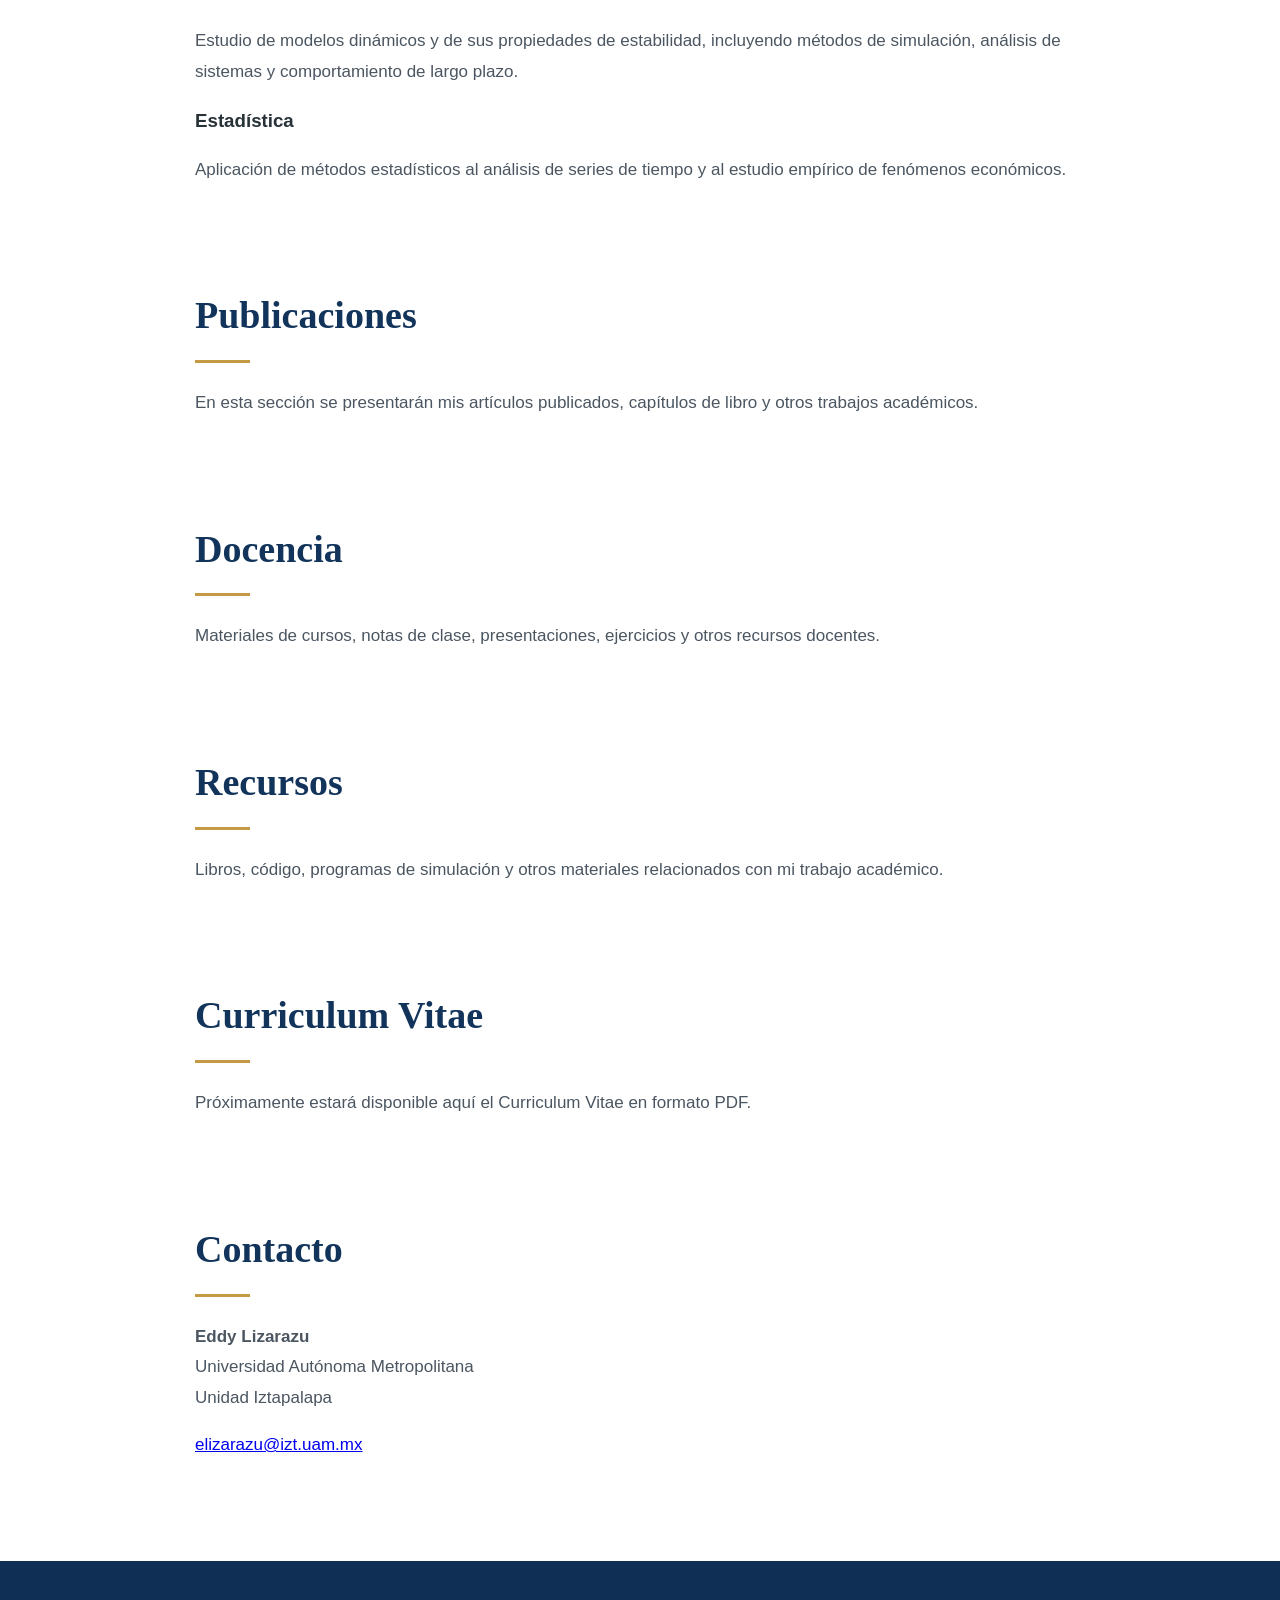
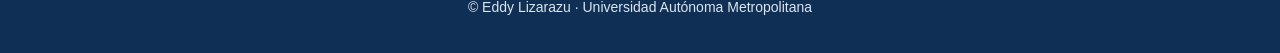
==== commit 291c1b53: "Add files via upload" ====
--- a/index.html
+++ b/index.html
@@ -8,6 +8,25 @@
     <title>Eddy Lizarazu | Profesor e Investigador</title>
 
     <link rel="stylesheet" href="style.css">
+    <style>
+        /* Corrección del encabezado: fondo opaco y contenido siempre por detrás */
+        .site-header {
+            position: sticky;
+            top: 0;
+            z-index: 1000;
+            background: #ffffff !important;
+            opacity: 1 !important;
+        }
+
+        .site-header .header-inner {
+            background: #ffffff !important;
+        }
+
+        main {
+            position: relative;
+            z-index: 1;
+        }
+    </style>
 </head>
 
 <body>
@@ -289,7 +308,7 @@
             <p class="section-introduction">
                 Mi investigación se concentra en el estudio de
                 problemas macroeconómicos mediante modelos dinámicos
-                y herramientas estadísticas, con particular interés
+                y herramientas cuantitativas, con particular interés
                 en el análisis de la política monetaria y la dinámica
                 de las variables económicas.
             </p>
